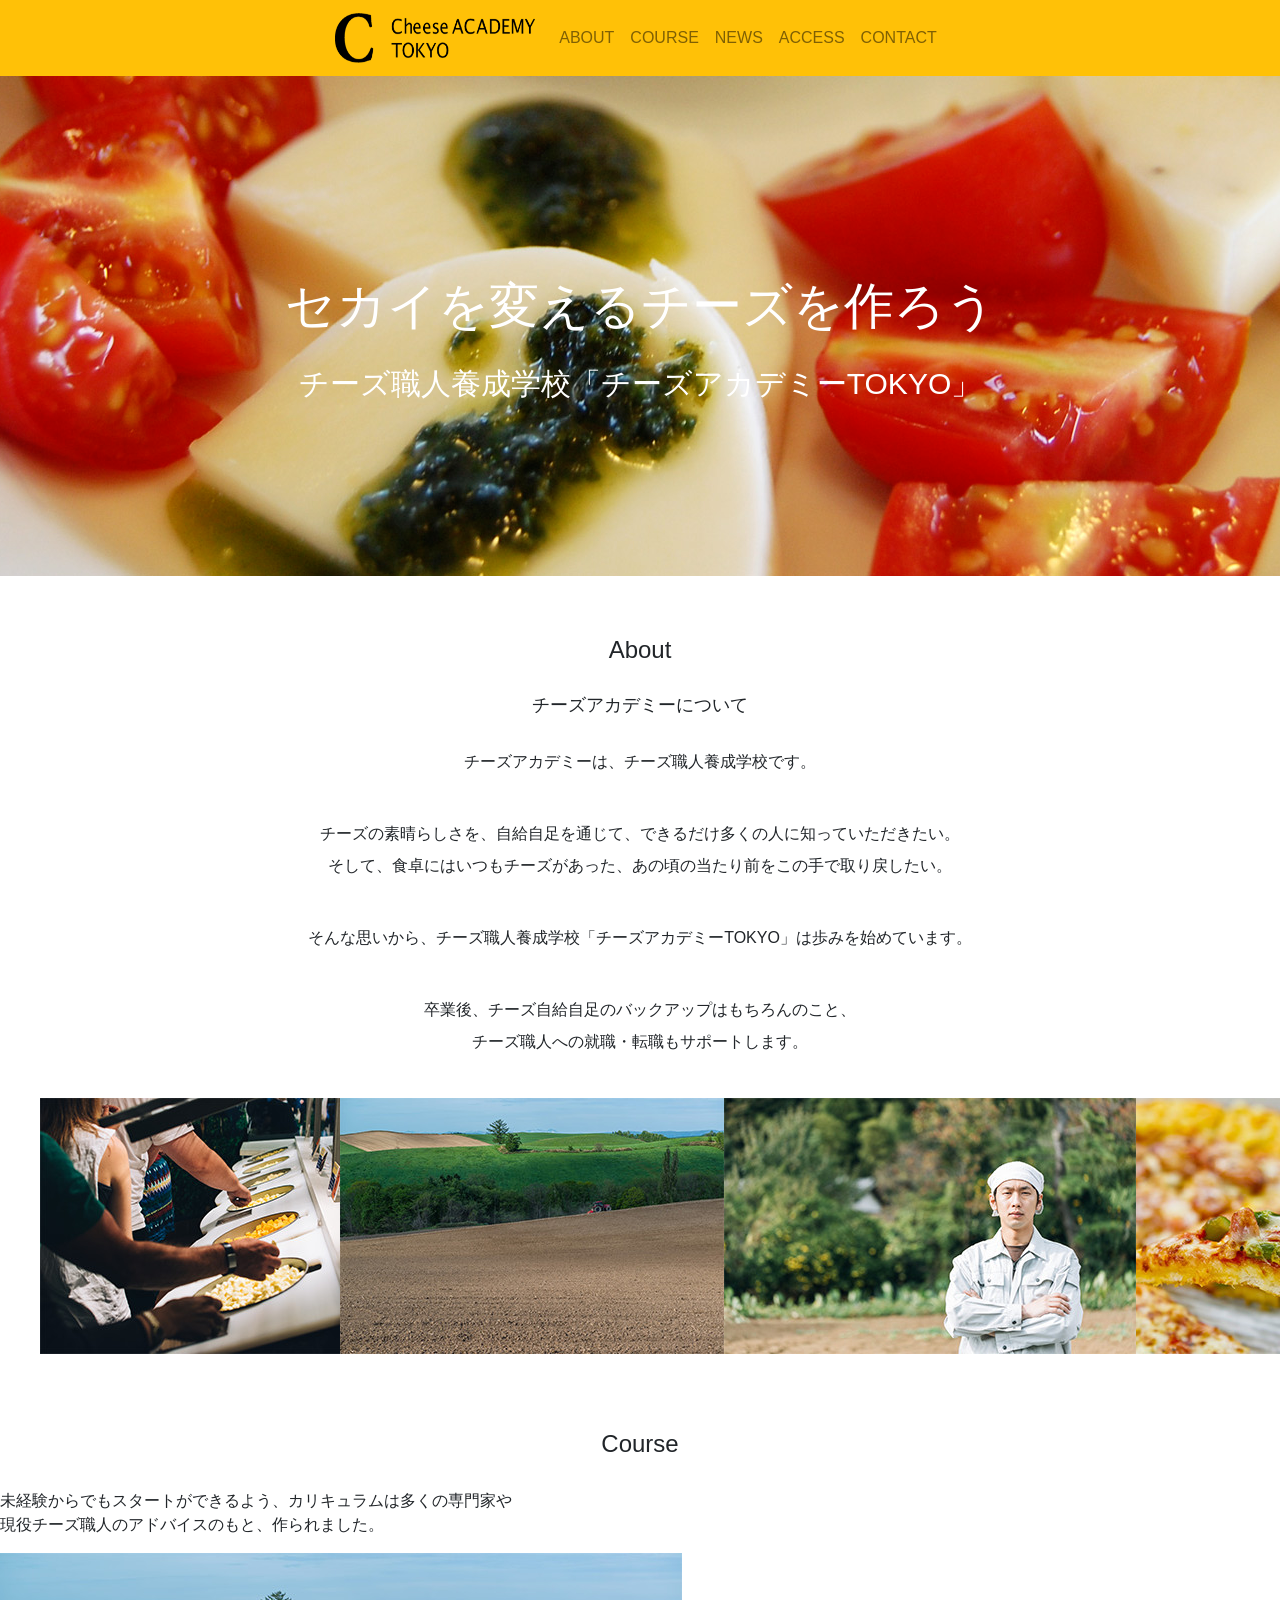
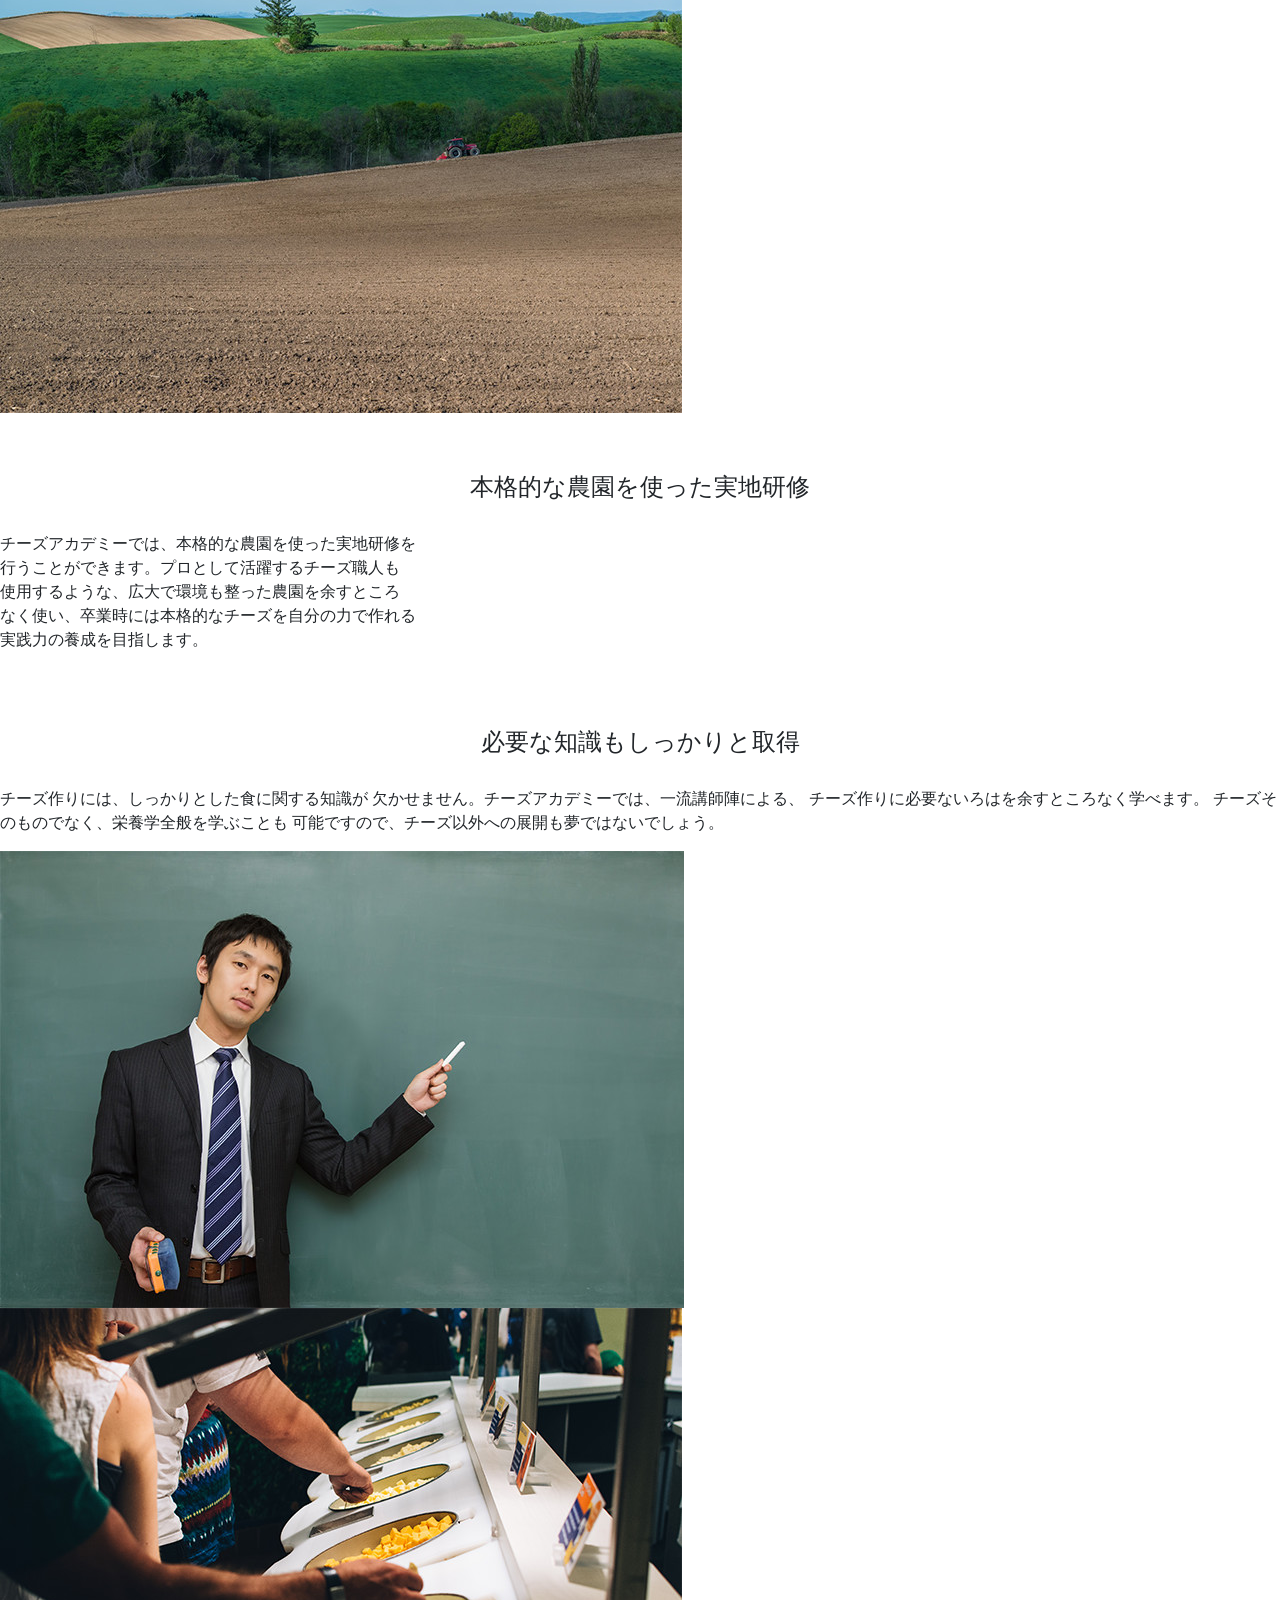
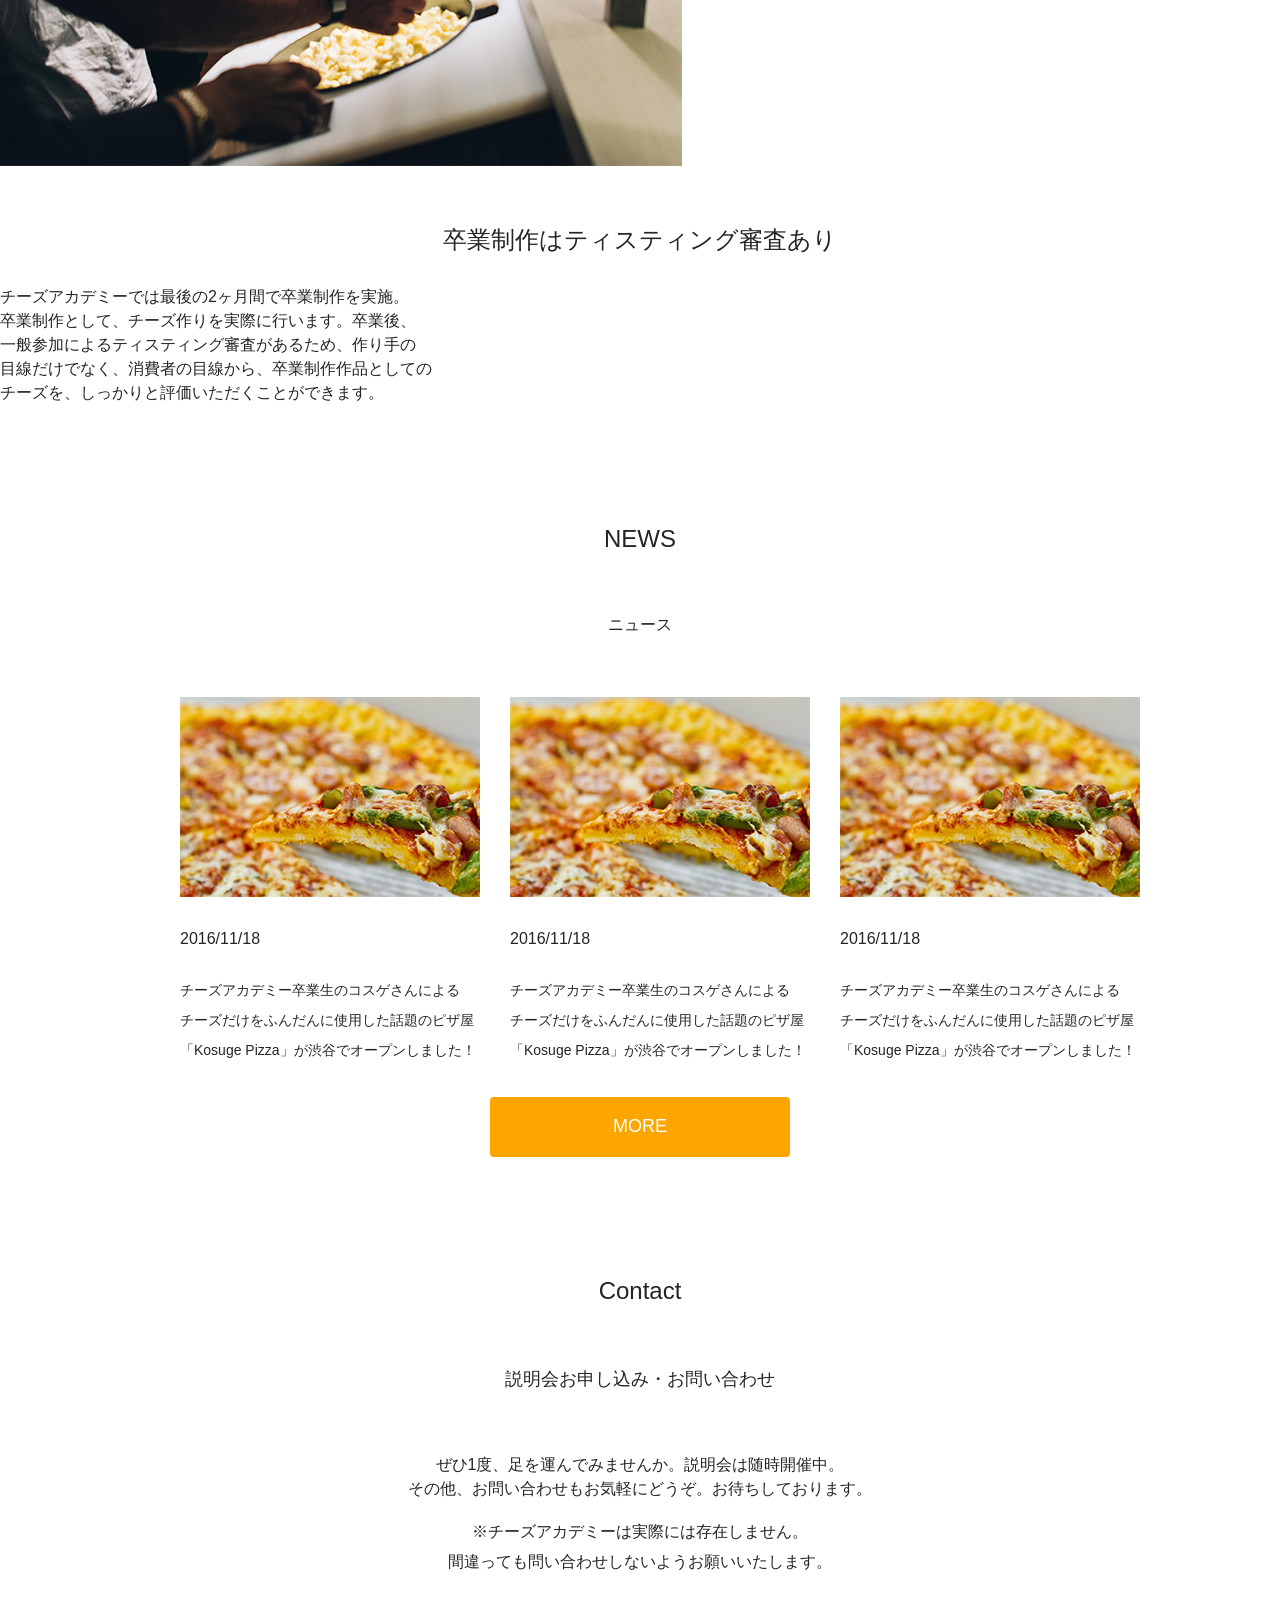
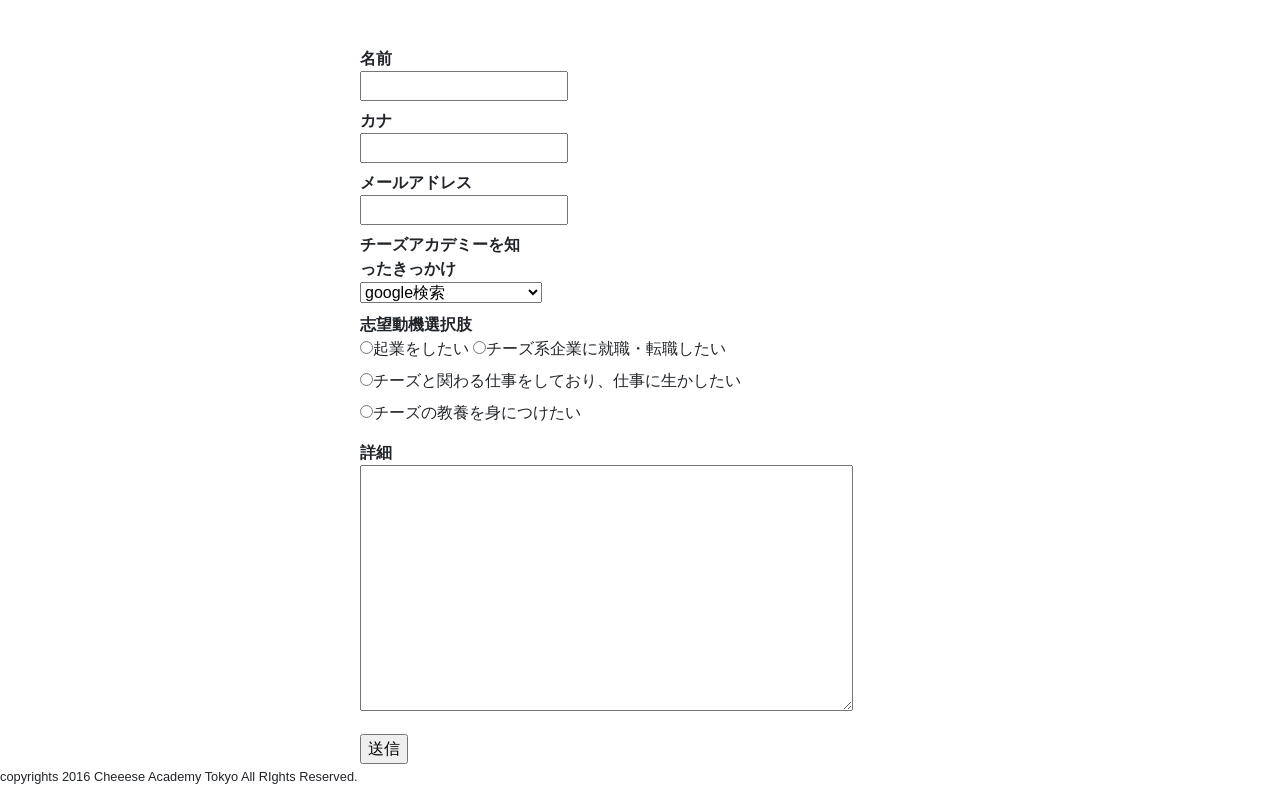
==== index.html @ 37fee1d4 "making design of CONTACT form" ====
<!DOCTYPE html>
<html lang="ja">
<head>
    <meta charset="UTF-8">
    <meta name="viewport" content="width=device-width, initial-scale=1.0">
    <meta http-equiv="X-UA-Compatible" content="ie=edge">
    <title>Welcome to Cheese ACADEMY TOKYO</title>
    <meta name="desctiption" content="チーズの教養を身につけ世に広げる学問の都">
    <!-- cssファイルの読み込み -->
    <!-- <link rel="stylesheet" href="css/reset.css"> -->
    <!-- Bootstrap4の適用 -->
    <link rel="stylesheet" href="https://stackpath.bootstrapcdn.com/bootstrap/4.2.1/css/bootstrap.min.css" integrity="sha384-GJzZqFGwb1QTTN6wy59ffF1BuGJpLSa9DkKMp0DgiMDm4iYMj70gZWKYbI706tWS" crossorigin="anonymous">
    <link rel="stylesheet" href="css/style.css">
    
</head>
<body>
    <!-- ヘッダー -->
    <header class="wrapper">
        <!-- ナビゲーションバー -->
        <nav class="navbar navbar-expand-lg bg-warning navbar-light justify-content-center">
            <!-- ロゴ -->
            <a class="navbar-brand" href="#">
                <img class="end" src="kadaiImage/header_logo.png" alt="logo" style="width:200px; height: 50px;">
            </a>
            
            <!-- リンク -->
            <ul class="navbar-nav">
                <li class="nav-item">
                <a class="nav-link" href="#about">ABOUT</a>
                </li>
                <li class="nav-item">
                <a class="nav-link" href="#course">COURSE</a>
                </li>
                <li class="nav-item">
                <a class="nav-link" href="#news">NEWS</a>
                </li>
                <li class="nav-item">
                <a class="nav-link" href="#access">ACCESS</a>
                </li>
                <li class="nav-item">
                <a class="nav-link" href="#contact">CONTACT</a>
                </li>
            </ul>
        </nav>
        <!-- メインテーマ -->
        <div class="main-visual text-center">
            <h1 class="main-text text-center">セカイを変えるチーズを作ろう</h1>
        </div>
    </header>
    <!-- コンテンツ概要 -->
    <section id="about" class="wrapper">
        <div class="about">
            <h2>About</h2>
            <h3 class="j-title">チーズアカデミーについて</h3>
            <p class="text-center">チーズアカデミーは、チーズ職人養成学校です。</p>
            <p class="text-center">チーズの素晴らしさを、自給自足を通じて、できるだけ多くの人に知っていただきたい。<br>
            そして、食卓にはいつもチーズがあった、あの頃の当たり前をこの手で取り戻したい。</p>
            <p class="text-center">そんな思いから、チーズ職人養成学校「チーズアカデミーTOKYO」は歩みを始めています。</p>
            <p class="text-center">卒業後、チーズ自給自足のバックアップはもちろんのこと、<br>
                    チーズ職人への就職・転職もサポートします。</p>

        </div>
        <div class="gallery wrapper">
            <ul>
                <li><img src="kadaiImage/about_01.jpg" alt="Logo"></li>
                <li><img src="kadaiImage/about_02.jpg" alt=""></li>
                <li><img src="kadaiImage/about_03.jpg" alt=""></li>
                <li><img src="kadaiImage/about_04.jpg" alt=""></li>
            </ul>
        </div>
    </section>
    <main>
        <section id="course" class="wrapper">
            <h2>Course</h2>
            <p>未経験からでもスタートができるよう、カリキュラムは多くの専門家や<br>
                現役チーズ職人のアドバイスのもと、作られました。</p>
            <div>
                <img src="kadaiImage/course_01.jpg" alt="firm">
                <h2>本格的な農園を使った実地研修</h2>
                <p>チーズアカデミーでは、本格的な農園を使った実地研修を<br>
                    行うことができます。プロとして活躍するチーズ職人も<br>
                    使用するような、広大で環境も整った農園を余すところ<br>
                    なく使い、卒業時には本格的なチーズを自分の力で作れる<br>
                    実践力の養成を目指します。</p>
            </div>
            <div>
                <h2>必要な知識もしっかりと取得</h2>
                <p>チーズ作りには、しっかりとした食に関する知識が
                    欠かせません。チーズアカデミーでは、一流講師陣による、
                    チーズ作りに必要ないろはを余すところなく学べます。
                    チーズそのものでなく、栄養学全般を学ぶことも
                    可能ですので、チーズ以外への展開も夢ではないでしょう。</p>
                <img src="kadaiImage/course_02.jpg" alt="teacher">
            </div>
            <div>
                <img src="kadaiImage/course_03.jpg" alt="buffe">
                <h2>卒業制作はティスティング審査あり</h2>
                <p>チーズアカデミーでは最後の2ヶ月間で卒業制作を実施。<br>
                    卒業制作として、チーズ作りを実際に行います。卒業後、<br>
                    一般参加によるティスティング審査があるため、作り手の<br>
                    目線だけでなく、消費者の目線から、卒業制作作品としての<br>
                    チーズを、しっかりと評価いただくことができます。</p>
            </div>
        </section>
    </main>
    <section id="NEWS">
        <div class="wrapper">
            <h2 class="news_title text-center">NEWS</h2>
            <p class="text-center">ニュース</p>
            <ul class="news_arrange">
                <li>
                    <div>
                        <img src="kadaiImage/news_img.jpg" alt="pizza">
                    </div>
                    <p class="news_date">2016/11/18</p>
                    <p class="news_description">チーズアカデミー卒業生のコスゲさんによる<br>
                        チーズだけをふんだんに使用した話題のピザ屋<br>
                        「Kosuge Pizza」が渋谷でオープンしました！</p>
                </li>
                <li class="arrange">
                    <div class="news_eyecatch">
                        <img src="kadaiImage/news_img.jpg" alt="pizza">
                    </div>
                    <p class="news_date">2016/11/18</p>
                    <p class="news_description">チーズアカデミー卒業生のコスゲさんによる<br>
                        チーズだけをふんだんに使用した話題のピザ屋<br>
                        「Kosuge Pizza」が渋谷でオープンしました！</p>
                </li>
                <li>
                    <div>
                        <img src="kadaiImage/news_img.jpg" alt="pizza">
                    </div>
                    <p class="news_date">2016/11/18</p>
                    <p class="news_description">チーズアカデミー卒業生のコスゲさんによる<br>
                        チーズだけをふんだんに使用した話題のピザ屋<br>
                        「Kosuge Pizza」が渋谷でオープンしました！</p>
                </li>
            </ul>
                <a href="#" target="_blank" class="btn">MORE</a>
        </div>
    </section>
    <!-- お問合せフォーム -->
    <section id=contact>
        <div class="form_wrapper">
            <h2 class="contact_title text-center">Contact</h2>
            <p class="j-title text-center contact_j_arrange">説明会お申し込み・お問い合わせ</p>
            <p class="text-center">ぜひ1度、足を運んでみませんか。説明会は随時開催中。<br>
                その他、お問い合わせもお気軽にどうぞ。お待ちしております。</p>
            
            <p class="text-center contact_arrange contact_j_desctiption">※チーズアカデミーは実際には存在しません。<br>
            間違っても問い合わせしないようお願いいたします。</p>
            <!-- actionは送信先ファイルを指定。POSTはセキュリティ対策 -->
            <form action="#" method="POST"> 
                <dl class="form-inner">
                    <dt class="form_title">名前</dt>
                    <dd class="form_item"><input type="text" name="name"></dd>
                    <dt class="form_title">カナ</dt>
                    <dd class="form_item"><input type="text" name="email"></dd>
                    <dt class="form_title">メールアドレス</dt>
                    <dd class="form_item"><input type="email" name="" id=""></dd>
                    <dt class="form_title">チーズアカデミーを知ったきっかけ</dt>
                    <dd class="form_item">
                        <select name="opportunity" id="">
                            <option value="google検索">google検索</option>
                            <option value="SNS">SNS</option>
                            <option value="紹介">紹介</option>
                            <option value="たまたま通りかかった">たまたま通りかかった</option>
                            <option value="その他">その他</option>
                            </dd>
                        </select>
                    <dt class="form_title">志望動機選択肢</dt>
                    <dd class="form_item">
                        <!-- valueで送信する値の指定。labelで文字をクリックしてもOKにする -->
                        <label for="entrepreneur"><input type="radio" name="kind" id="entrepreneur" value="起業をしたい">起業をしたい</label>
                        <label for="job"><input type="radio" name="kind" id="job" value="チーズ系企業に就職・転職したい">チーズ系企業に就職・転職したい</label>
                        <label for="work"><input type="radio" name="kind" id="work" value="チーズと関わる仕事をしており、仕事に生かしたい">チーズと関わる仕事をしており、仕事に生かしたい</label>
                        <label for="other"><input type="radio" name="kind" id="other" value="チーズの教養を身につけたい">チーズの教養を身につけたい</label>
                    </dd>
                    <dt class="form_title">詳細</dt>
                    <dd class="form_item"><textarea name="detail" id="" cols="50" rows="10"></textarea></dd>
                </dl>
                <input type="submit" value="送信">
            </form>
        </div>   
    </section>
    <footer>
        <small>copyrights 2016 Cheeese Academy Tokyo All RIghts Reserved.</small>
    </footer>

<!-- Bootstrap4の適用 -->
<script src="https://code.jquery.com/jquery-3.3.1.slim.min.js" integrity="sha384-q8i/X+965DzO0rT7abK41JStQIAqVgRVzpbzo5smXKp4YfRvH+8abtTE1Pi6jizo" crossorigin="anonymous"></script>
<script src="https://cdnjs.cloudflare.com/ajax/libs/popper.js/1.14.6/umd/popper.min.js" integrity="sha384-wHAiFfRlMFy6i5SRaxvfOCifBUQy1xHdJ/yoi7FRNXMRBu5WHdZYu1hA6ZOblgut" crossorigin="anonymous"></script>
<script src="https://stackpath.bootstrapcdn.com/bootstrap/4.2.1/js/bootstrap.min.js" integrity="sha384-B0UglyR+jN6CkvvICOB2joaf5I4l3gm9GU6Hc1og6Ls7i6U/mkkaduKaBhlAXv9k" crossorigin="anonymous"></script>
</body>
</html>
---- css/style.css ----
/**************
    COMMON CONFIG
***************/
.wrapper{
    max-width: 1366px;
    margin: auto;
}
.text-center{
    text-align: center;
}

/**************
    HEADER
***************/

/*******NAV*******/

nav{
    padding: 0px;
    margin: 0px;
}

nav ul{
    list-style: none;
}
.main-nav a {
    margin: 10px;
    border-radius: 5px;
    background: rgb(4, 178, 247);
    color: #fff;
    display: block;
    padding: 15px;
    text-decoration: none;
    font-size: 21px;
}
.main-nav .logo {
    background: white;
    margin-top: 0%;
    padding-top: 0%;
}

.main-nav{
    display: -webkit-flex;
    display: flex;
}

.main-nav li:first-child {
    margin-right: auto;
}



/*******MAIN IMAGE*******/

.main-visual{
    background-image: url(../kadaiImage/mainbg.png);
    width: 100%;
    height: 500px;
    background-repeat: no-repeat;
    margin: auto;
}

.main-text{
    display: block;
    padding-top: 200px; 
    font-size: 50px;
    color: white;   
}

h1::after{
    content:"チーズ職人養成学校「チーズアカデミーTOKYO」";
    display: block;
    font-size: 30px;
    padding-top: 30px;
}

/**************
    BODY
***************/

body{
    margin: auto;
}

h2{
    font-size: 24px;
    text-align: center;
    padding-top: 60px;
    padding-bottom: 30px;
    margin: 0px;
}

/* 日本語タイトル */
.j-title{
    font-size: 18px;
    text-align: center;
    margin-top: 0px;
    margin-bottom: 30px;
}
/*  ABOUT   */
.about p{
    margin-top:30px ;
    margin-bottom: 40px;
    line-height: 2;
    font-size: 16px;
}

.gallery ul{
    display: flex;
    justify-content: space-around;
    list-style: none;
}

/*  COURSE  */

/*  NEWS    */
.news_title{
    font-size: 24px;
    margin-top: 60px;
    margin-bottom: 30px;
}

.news_arrange{
    display: flex;
    justify-content: center;
    list-style: none;
    margin-top: 60px;
}

.news_eyecatch{
    width: 300px;
}

.news_date{
    font-size: 16px;
    text-align: left;
    margin-top: 30px;
    margin-bottom: 24px;
}
.news_description{
    font-size: 14px;
    line-height: 30px;
    text-align: left;
}

.arrange{
    margin: 0 30px;
}
.btn{
    display:block;
    width: 300px;
    height: 60px;
    background-color: orange;
    color:#fff;
    font-size: 18px;
    text-align: center;
    padding-top: 15px;
    margin-top: 60px;
    margin-bottom: 60px;
    margin: auto;
}


/*  CONTACT  */

.contact_j_arrange{
    margin-top: 30px;
    margin-bottom: 60px;
}

.contact_j_desctiption{
    margin-bottom: 70px;
}

.contact_arrange{
    line-height: 30px;
}

.form_wrapper{
    width: 560px;
    margin: auto;
    margin-top: 60px;
    margin-bottom: 0px;
}
.form_inner{
    display: flex;
    flex-wrap: wrap;
}

.form_title{
    width: 172px;
}

.form_item{
    width: 388px;
}
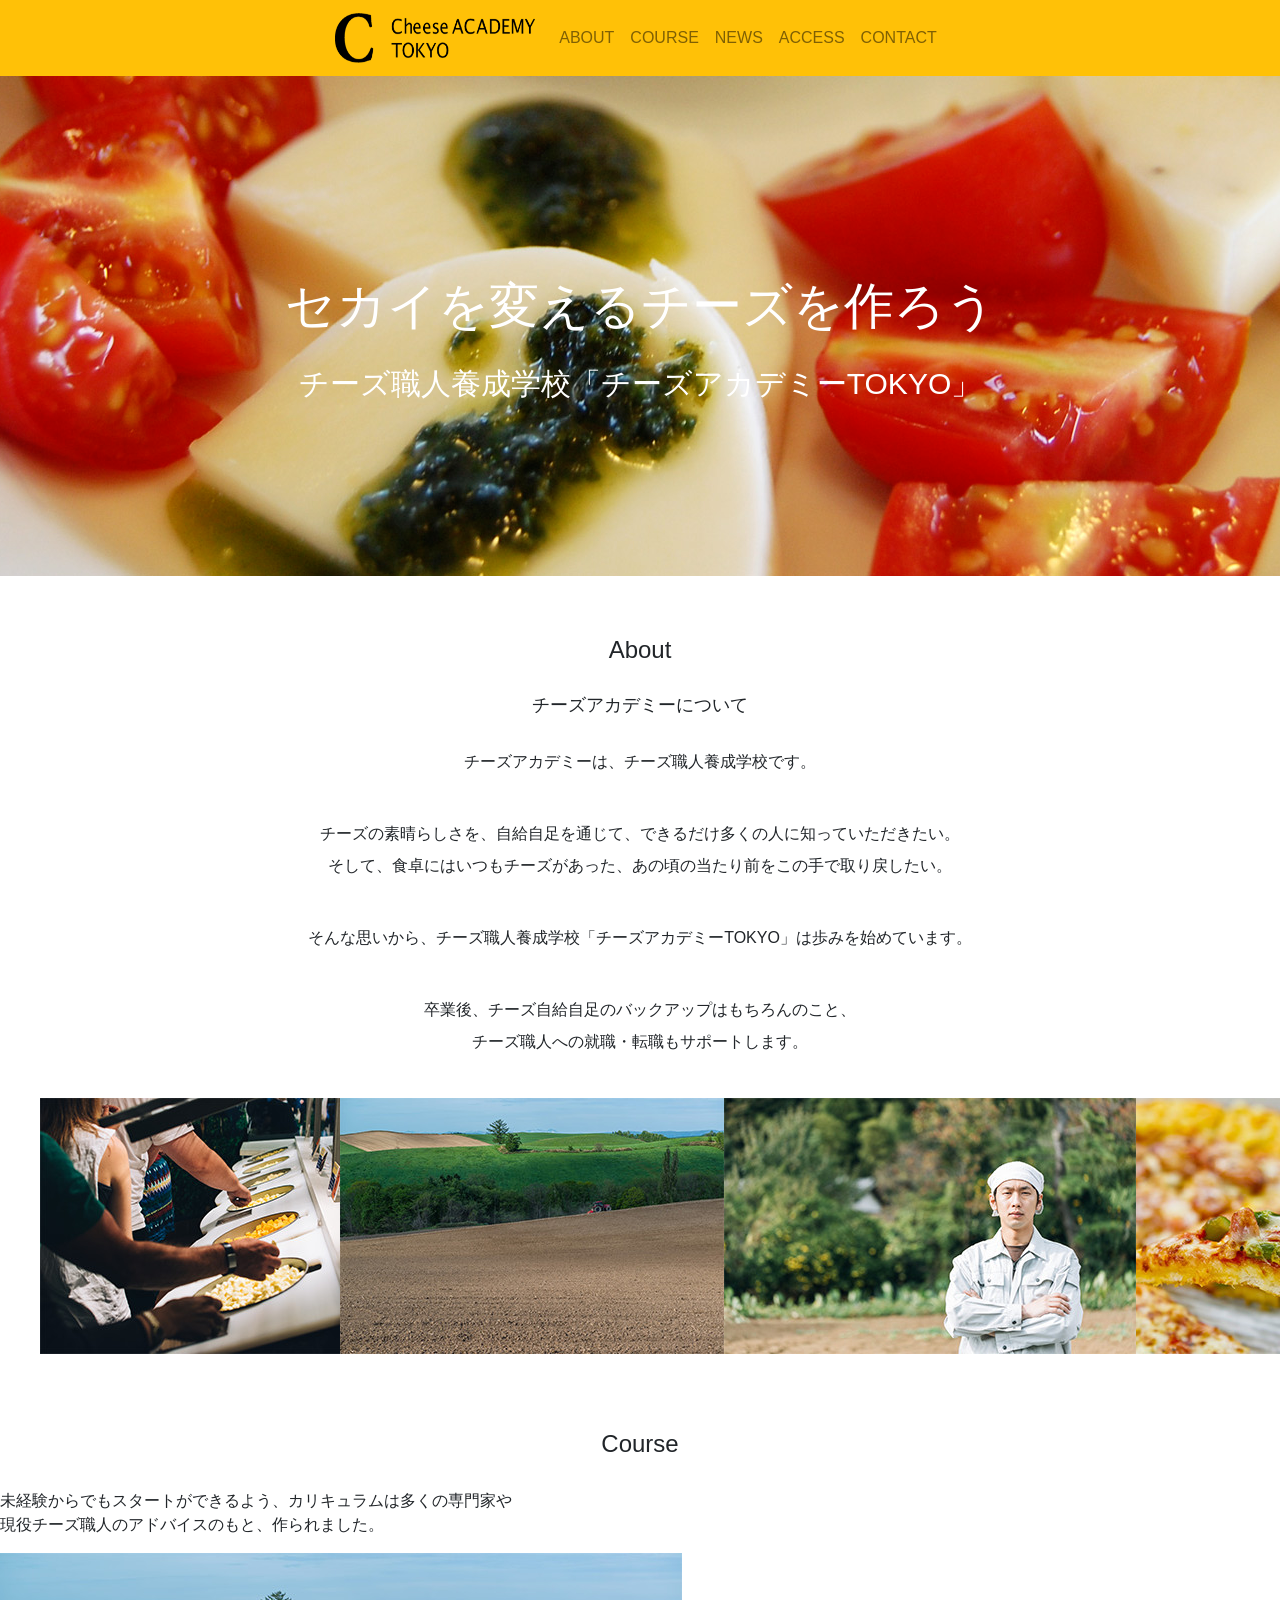
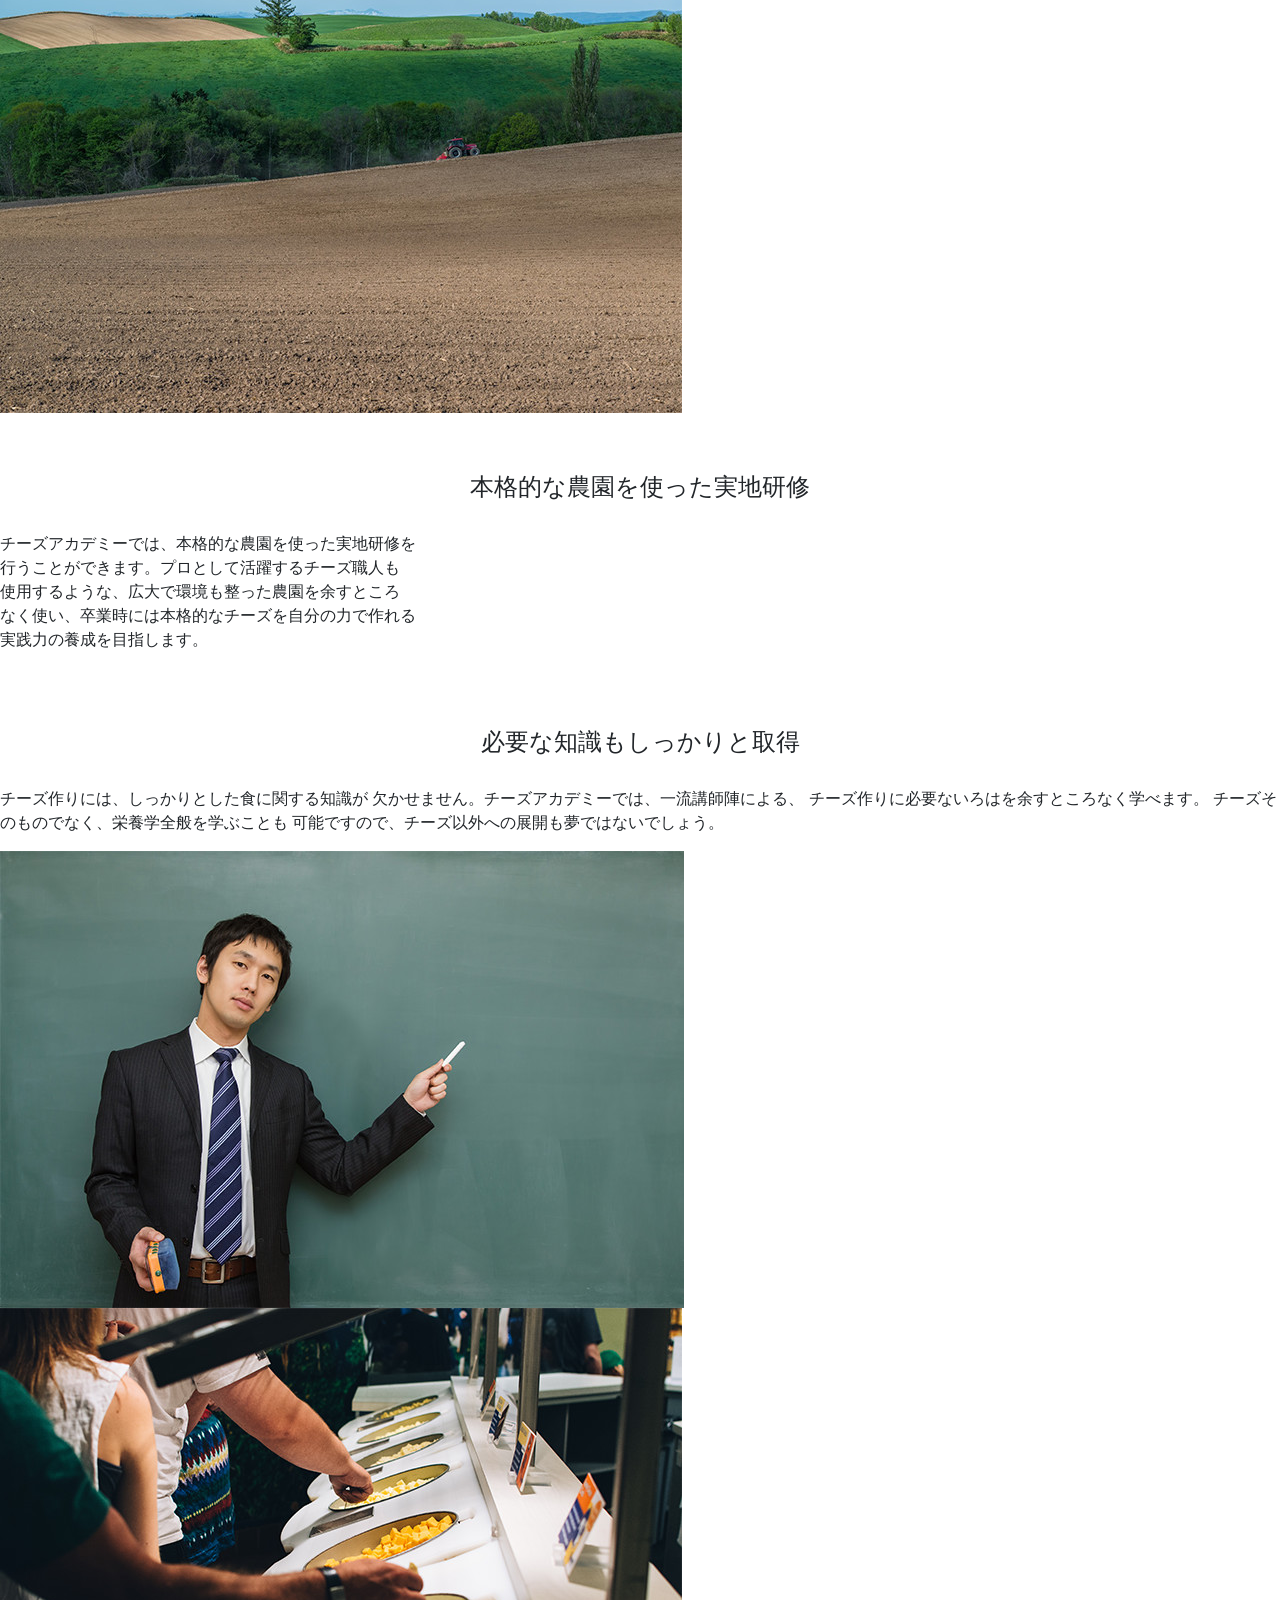
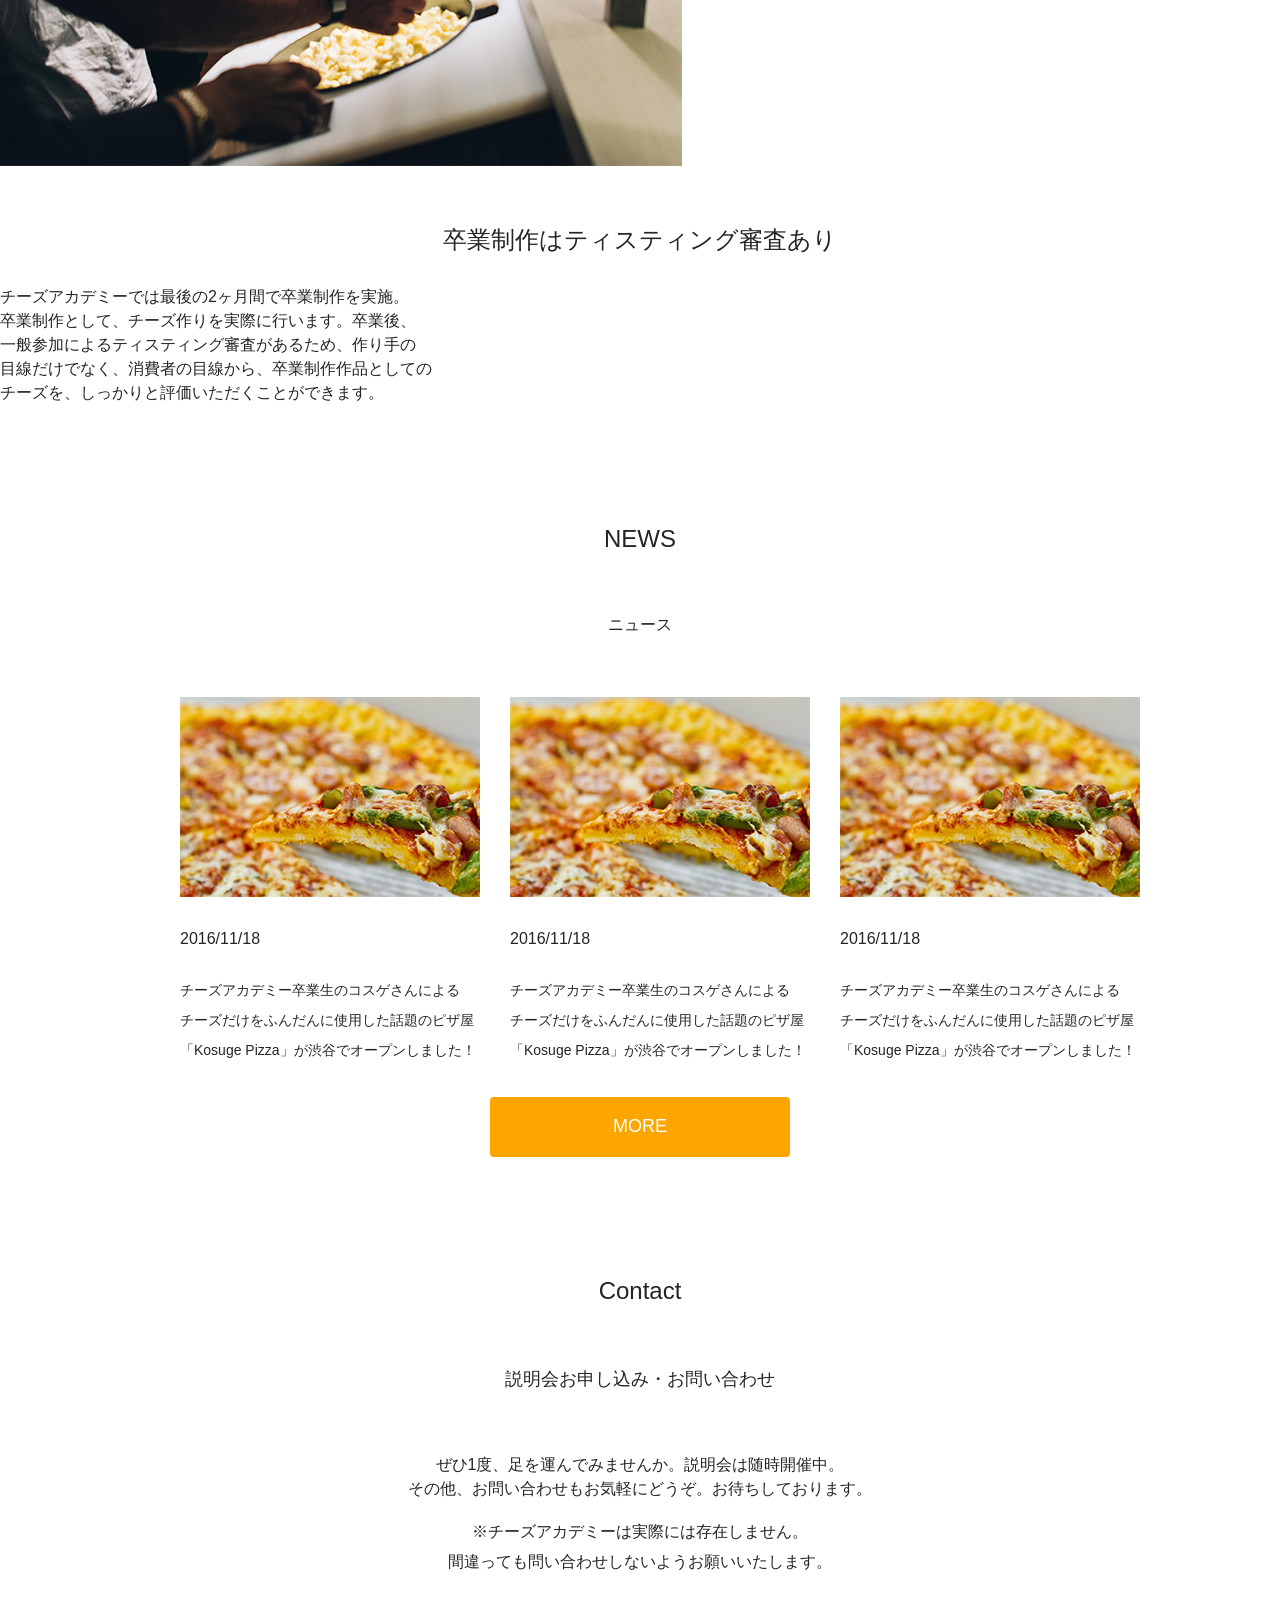
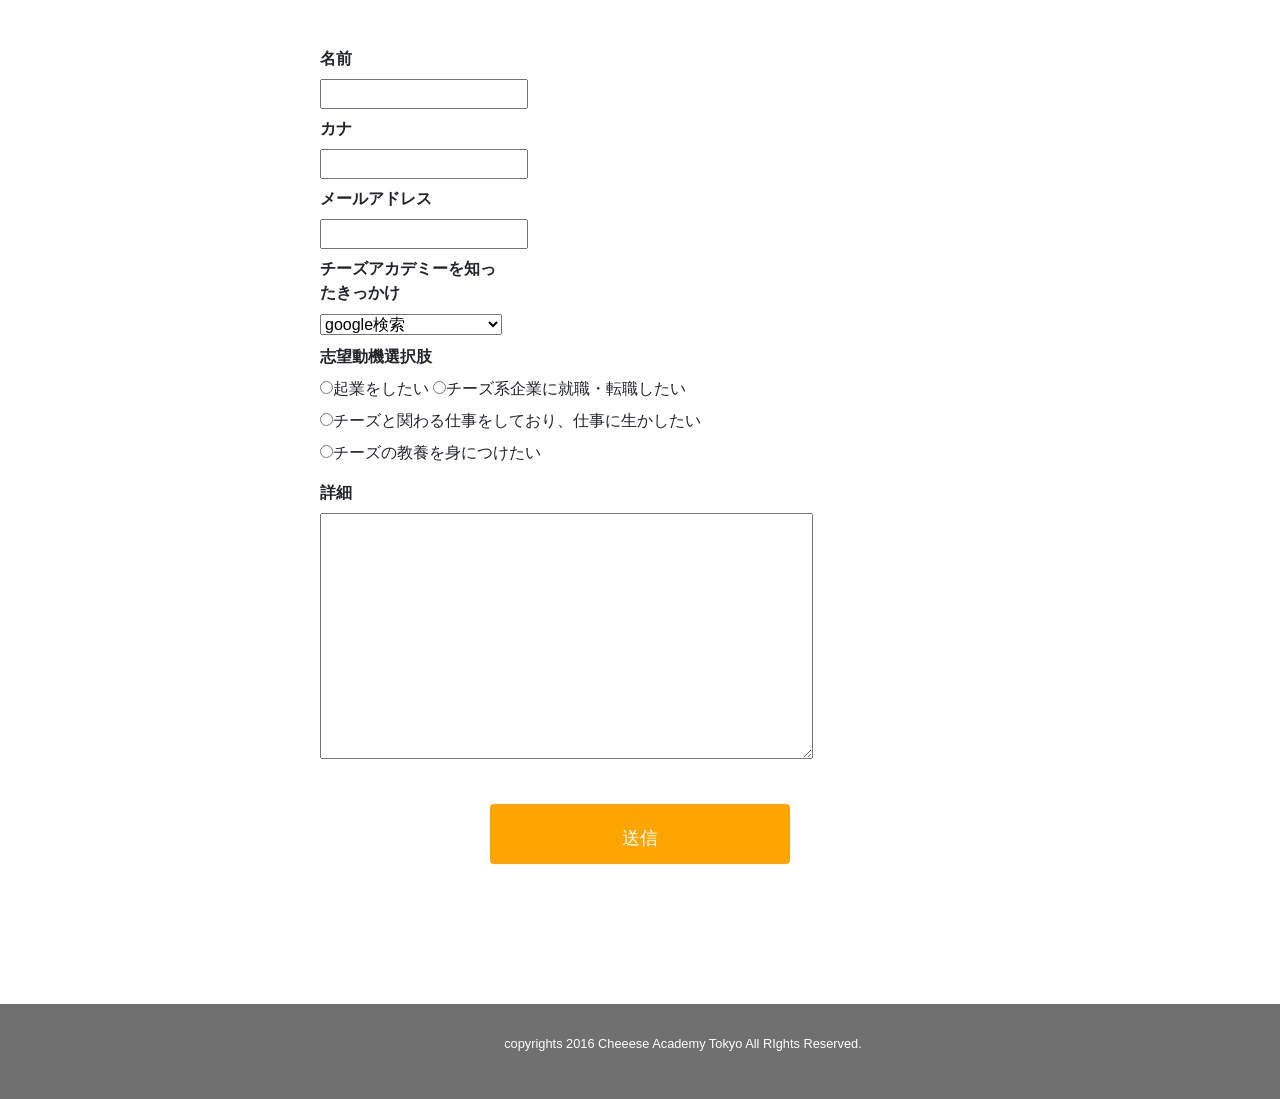
==== commit 54cc2f92: "making design of footer" ====
--- a/index.html
+++ b/index.html
@@ -151,7 +151,7 @@
             間違っても問い合わせしないようお願いいたします。</p>
             <!-- actionは送信先ファイルを指定。POSTはセキュリティ対策 -->
             <form action="#" method="POST"> 
-                <dl class="form-inner">
+                <dl class="form_inner">
                     <dt class="form_title">名前</dt>
                     <dd class="form_item"><input type="text" name="name"></dd>
                     <dt class="form_title">カナ</dt>
@@ -179,12 +179,14 @@
                     <dt class="form_title">詳細</dt>
                     <dd class="form_item"><textarea name="detail" id="" cols="50" rows="10"></textarea></dd>
                 </dl>
-                <input type="submit" value="送信">
+                <input class="btn submit_arrange" type="submit" value="送信">
             </form>
         </div>   
     </section>
     <footer>
-        <small>copyrights 2016 Cheeese Academy Tokyo All RIghts Reserved.</small>
+        <div class="footer_wrapper">
+            <small><p class="text-center">copyrights 2016 Cheeese Academy Tokyo All RIghts Reserved.</p> </small>
+        </div>
     </footer>
 
 <!-- Bootstrap4の適用 -->
--- a/css/style.css
+++ b/css/style.css
@@ -177,7 +177,7 @@
 }
 
 .form_wrapper{
-    width: 560px;
+    width: 640px;
     margin: auto;
     margin-top: 60px;
     margin-bottom: 0px;
@@ -188,9 +188,30 @@
 }
 
 .form_title{
-    width: 172px;
+    width: 186px;
+    margin: 0 64px 0 0;
+    font-weight: bold;
+    text-align: left;
 }
 
 .form_item{
-    width: 388px;
-}+    width: 400px;
+    margin: 8px 0;
+}
+
+.submit_arrange{
+    margin-top: 30px;
+    margin-bottom: 140px;
+}
+
+/**************
+    FOOTER
+***************/
+.footer_wrapper{
+    width: 1366px;
+    background-color: #707070;
+    margin: auto;
+    padding-top: 30px;
+    padding-bottom: 30px; 
+    color: #fff;
+}
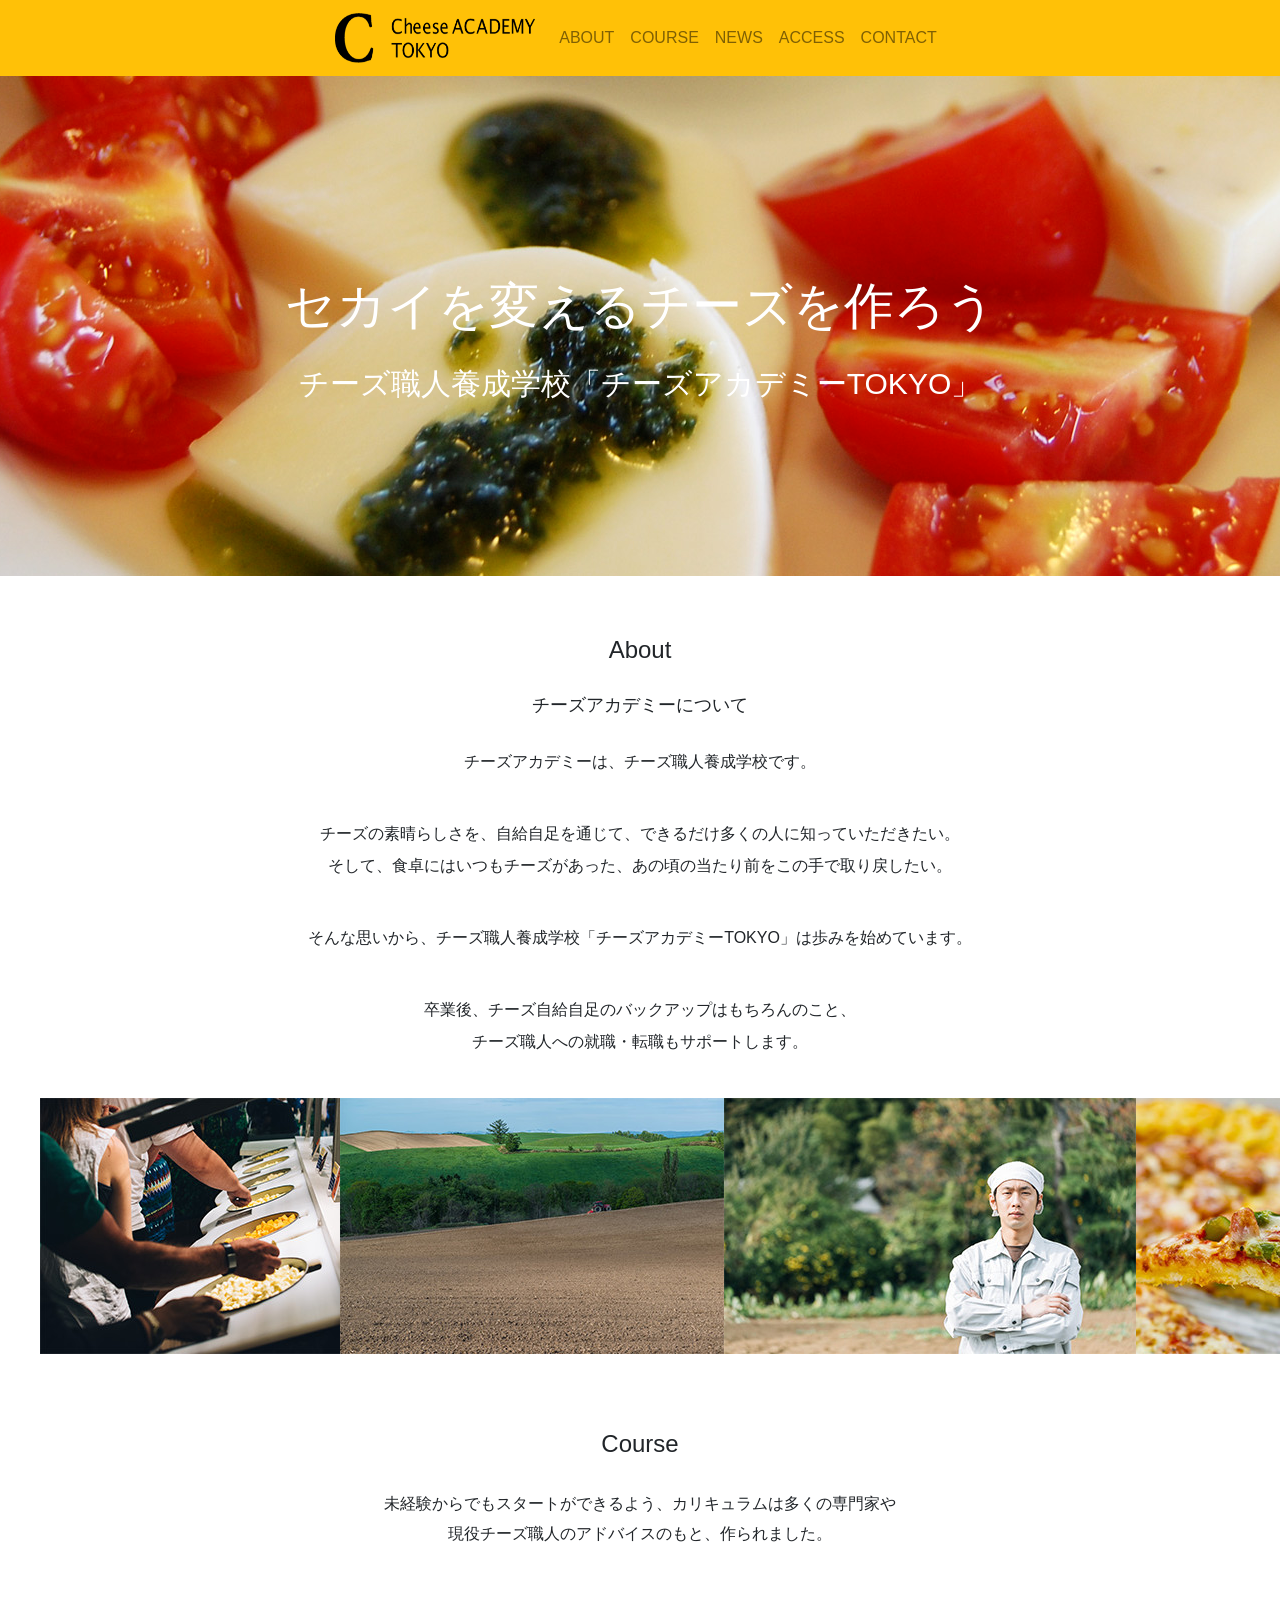
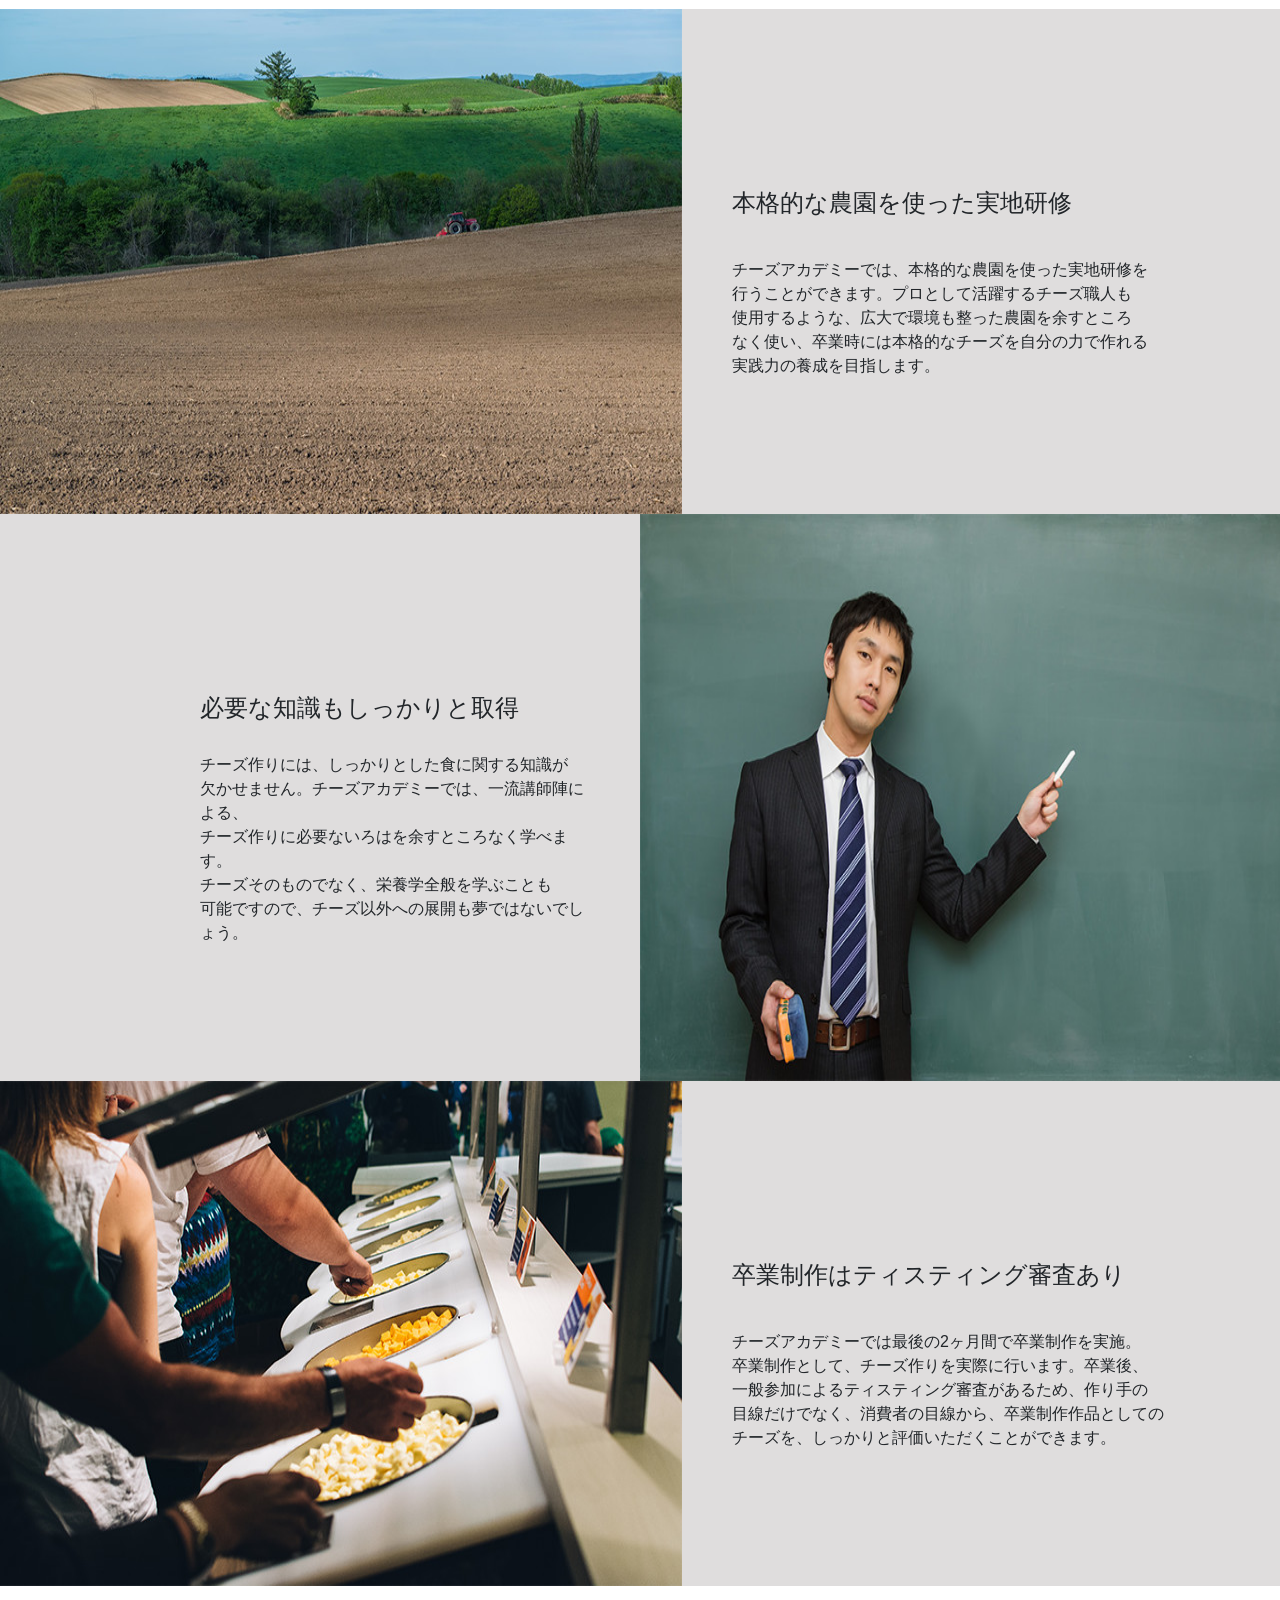
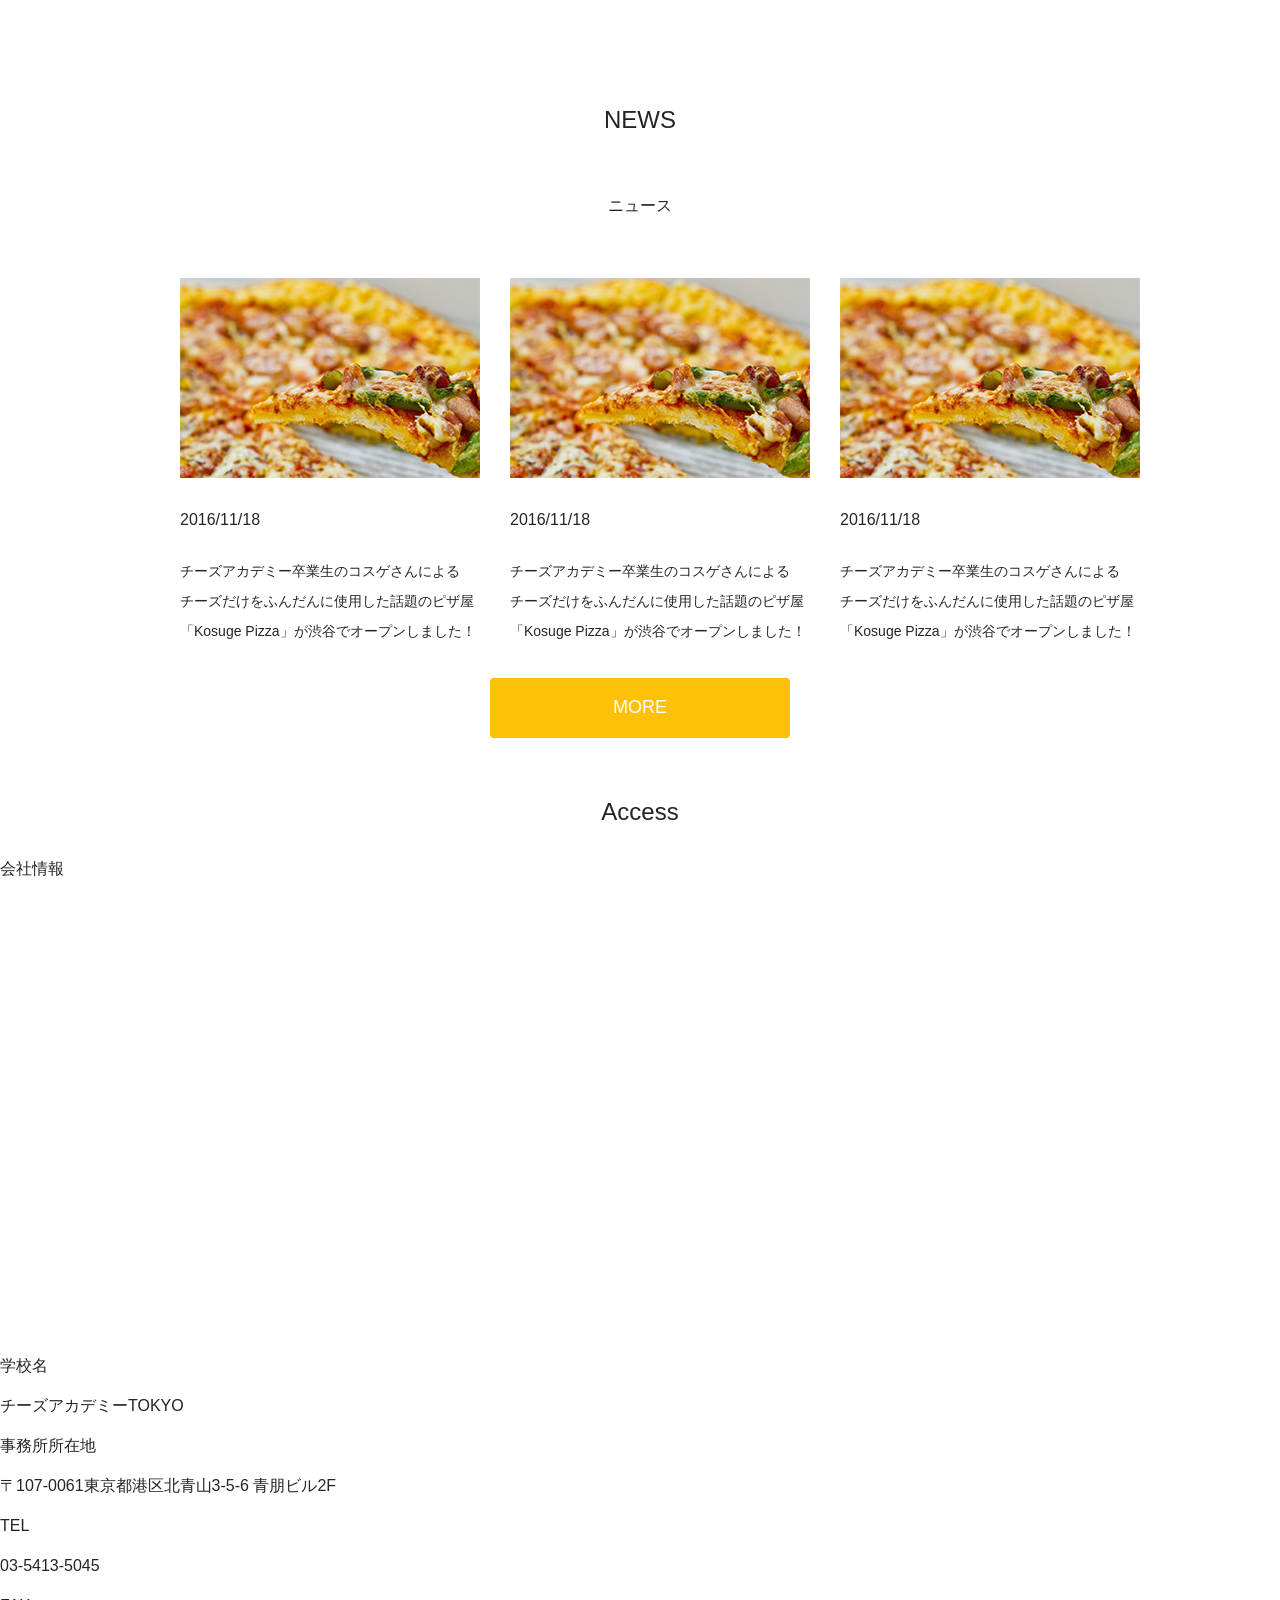
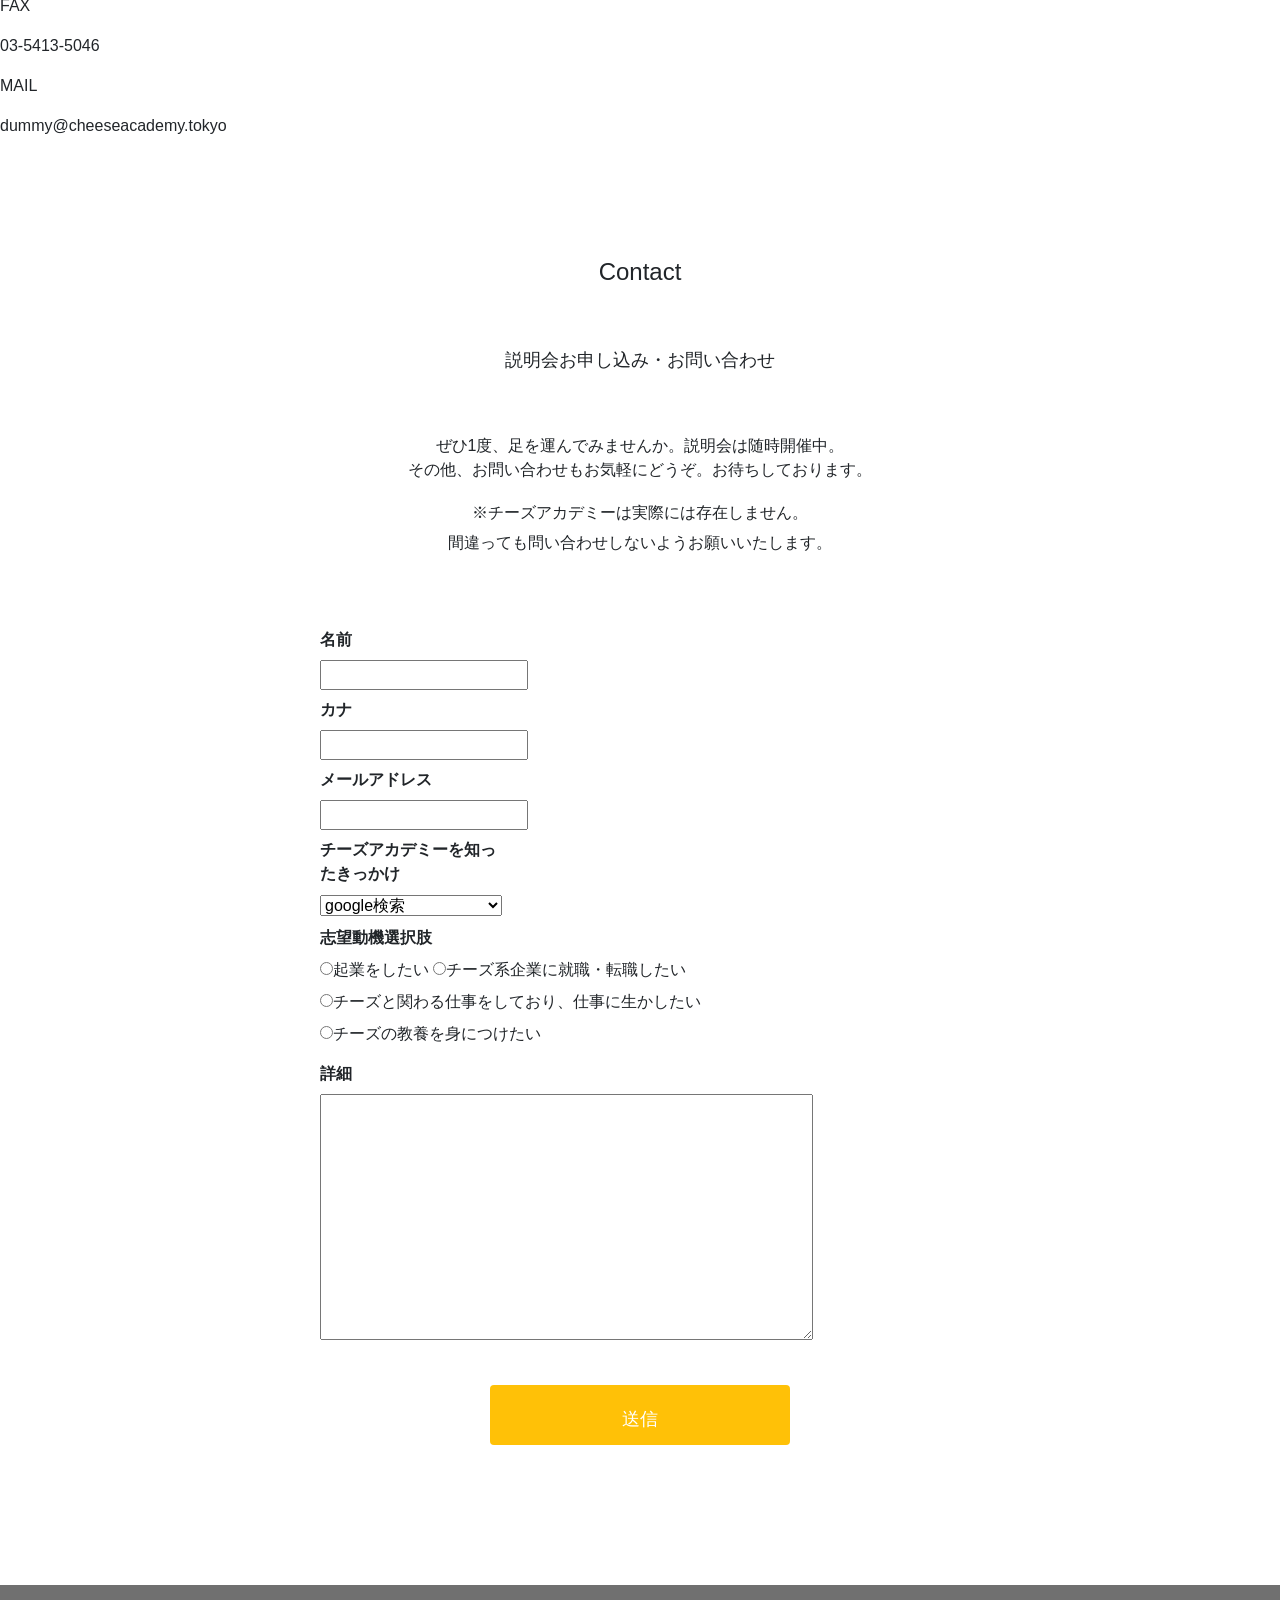
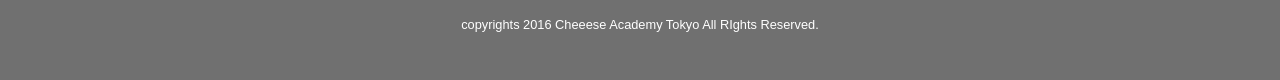
==== commit 2e041f4c: "making main contents and ACCESS" ====
--- a/index.html
+++ b/index.html
@@ -70,36 +70,42 @@
         </div>
     </section>
     <main>
-        <section id="course" class="wrapper">
+        <section id="course" class="course wrapper">
             <h2>Course</h2>
-            <p>未経験からでもスタートができるよう、カリキュラムは多くの専門家や<br>
+            <p class="text-center course_arrange">未経験からでもスタートができるよう、カリキュラムは多くの専門家や<br>
                 現役チーズ職人のアドバイスのもと、作られました。</p>
-            <div>
+            <div class="course_main_visual">
                 <img src="kadaiImage/course_01.jpg" alt="firm">
-                <h2>本格的な農園を使った実地研修</h2>
-                <p>チーズアカデミーでは、本格的な農園を使った実地研修を<br>
-                    行うことができます。プロとして活躍するチーズ職人も<br>
-                    使用するような、広大で環境も整った農園を余すところ<br>
-                    なく使い、卒業時には本格的なチーズを自分の力で作れる<br>
-                    実践力の養成を目指します。</p>
+                <ul class="course_main_description">
+                    <h2 class="course_title_right">本格的な農園を使った実地研修</h2>
+                    <p>チーズアカデミーでは、本格的な農園を使った実地研修を<br>
+                        行うことができます。プロとして活躍するチーズ職人も<br>
+                        使用するような、広大で環境も整った農園を余すところ<br>
+                        なく使い、卒業時には本格的なチーズを自分の力で作れる<br>
+                        実践力の養成を目指します。</p>
+                </ul>
             </div>
-            <div>
-                <h2>必要な知識もしっかりと取得</h2>
-                <p>チーズ作りには、しっかりとした食に関する知識が
-                    欠かせません。チーズアカデミーでは、一流講師陣による、
-                    チーズ作りに必要ないろはを余すところなく学べます。
-                    チーズそのものでなく、栄養学全般を学ぶことも
-                    可能ですので、チーズ以外への展開も夢ではないでしょう。</p>
-                <img src="kadaiImage/course_02.jpg" alt="teacher">
+            <div class="course_main_visual">
+                <ul class="course_main_description_left">
+                    <h2 class="course_title_left">必要な知識もしっかりと取得</h2>
+                    <p>チーズ作りには、しっかりとした食に関する知識が<br>
+                        欠かせません。チーズアカデミーでは、一流講師陣による、<br>
+                        チーズ作りに必要ないろはを余すところなく学べます。<br>
+                        チーズそのものでなく、栄養学全般を学ぶことも<br>
+                        可能ですので、チーズ以外への展開も夢ではないでしょう。</p>
+                </ul>
+                    <img class="course_main_visual_left" src="kadaiImage/course_02.jpg" alt="teacher">
             </div>
-            <div>
-                <img src="kadaiImage/course_03.jpg" alt="buffe">
-                <h2>卒業制作はティスティング審査あり</h2>
-                <p>チーズアカデミーでは最後の2ヶ月間で卒業制作を実施。<br>
-                    卒業制作として、チーズ作りを実際に行います。卒業後、<br>
-                    一般参加によるティスティング審査があるため、作り手の<br>
-                    目線だけでなく、消費者の目線から、卒業制作作品としての<br>
-                    チーズを、しっかりと評価いただくことができます。</p>
+            <div class="course_main_visual">
+                    <img src="kadaiImage/course_03.jpg" alt="buffe">
+                <ul class="course_main_description">
+                    <h2 class="course_title_right">卒業制作はティスティング審査あり</h2>
+                    <p>チーズアカデミーでは最後の2ヶ月間で卒業制作を実施。<br>
+                        卒業制作として、チーズ作りを実際に行います。卒業後、<br>
+                        一般参加によるティスティング審査があるため、作り手の<br>
+                        目線だけでなく、消費者の目線から、卒業制作作品としての<br>
+                        チーズを、しっかりと評価いただくことができます。</p>
+                </ul>
             </div>
         </section>
     </main>
@@ -137,6 +143,32 @@
                 </li>
             </ul>
                 <a href="#" target="_blank" class="btn">MORE</a>
+        </div>
+    </section>
+    <!-- アクセス -->
+    <section id="ACCESS">
+        <h2>Access</h2>
+        <p>会社情報</p>
+        <iframe src="https://www.google.com/maps/embed?pb=!1m16!1m12!1m3!1d3241.4101232851067!2d139.7125179549235!3d35.66690229415201!2m3!1f0!2f0!3f0!3m2!1i1024!2i768!4f13.1!2m1!1z6KGo5Y-C6YGT!5e0!3m2!1sja!2sjp!4v1548323272171" width="600" height="450" frameborder="0" style="border:0" allowfullscreen></iframe>
+        <div>
+            <p>学校名</p>
+            <p>チーズアカデミーTOKYO</p>
+        </div>
+        <div>
+            <p>事務所所在地</p>
+            <p>〒107-0061東京都港区北青山3-5-6 青朋ビル2F</p>
+        </div>
+        <div>
+            <p>TEL</p>
+            <p>03-5413-5045</p>
+        </div>
+        <div>
+            <p>FAX</p>
+            <p>03-5413-5046</p>
+        </div>
+        <div>
+            <p>MAIL</p>
+            <p>dummy@cheeseacademy.tokyo</p>
         </div>
     </section>
     <!-- お問合せフォーム -->
--- a/css/style.css
+++ b/css/style.css
@@ -112,6 +112,47 @@
 }
 
 /*  COURSE  */
+.course_wrapper{
+    width: 100%;
+}
+
+.course_arrange{
+    margin-bottom: 60px;
+    line-height: 30px;
+}
+
+.course_main_visual{
+    display: flex;
+}
+
+.course_main_description{
+    padding-left: 50px;
+    margin: 0;
+    padding-top:120px;
+    padding-bottom:120px;
+    width: 100%;
+    background-color: rgb(223, 221, 221);
+}
+
+.course_main_description_left{
+    text-align: left;
+    margin: 0;
+    padding: 120px 50px 120px 200px;
+    width: 50%;
+    background-color: rgb(223, 221, 221);
+}
+.course_title_left{
+    text-align-last: left;
+}
+
+.course_main_visual_left{
+    width: 50%;
+}
+
+.course_title_right{
+    text-align: left;
+    padding-bottom: 40px;
+}
 
 /*  NEWS    */
 .news_title{
@@ -150,7 +191,7 @@
     display:block;
     width: 300px;
     height: 60px;
-    background-color: orange;
+    background-color: #ffc107;
     color:#fff;
     font-size: 18px;
     text-align: center;
@@ -208,7 +249,7 @@
     FOOTER
 ***************/
 .footer_wrapper{
-    width: 1366px;
+    width: 100%;
     background-color: #707070;
     margin: auto;
     padding-top: 30px;
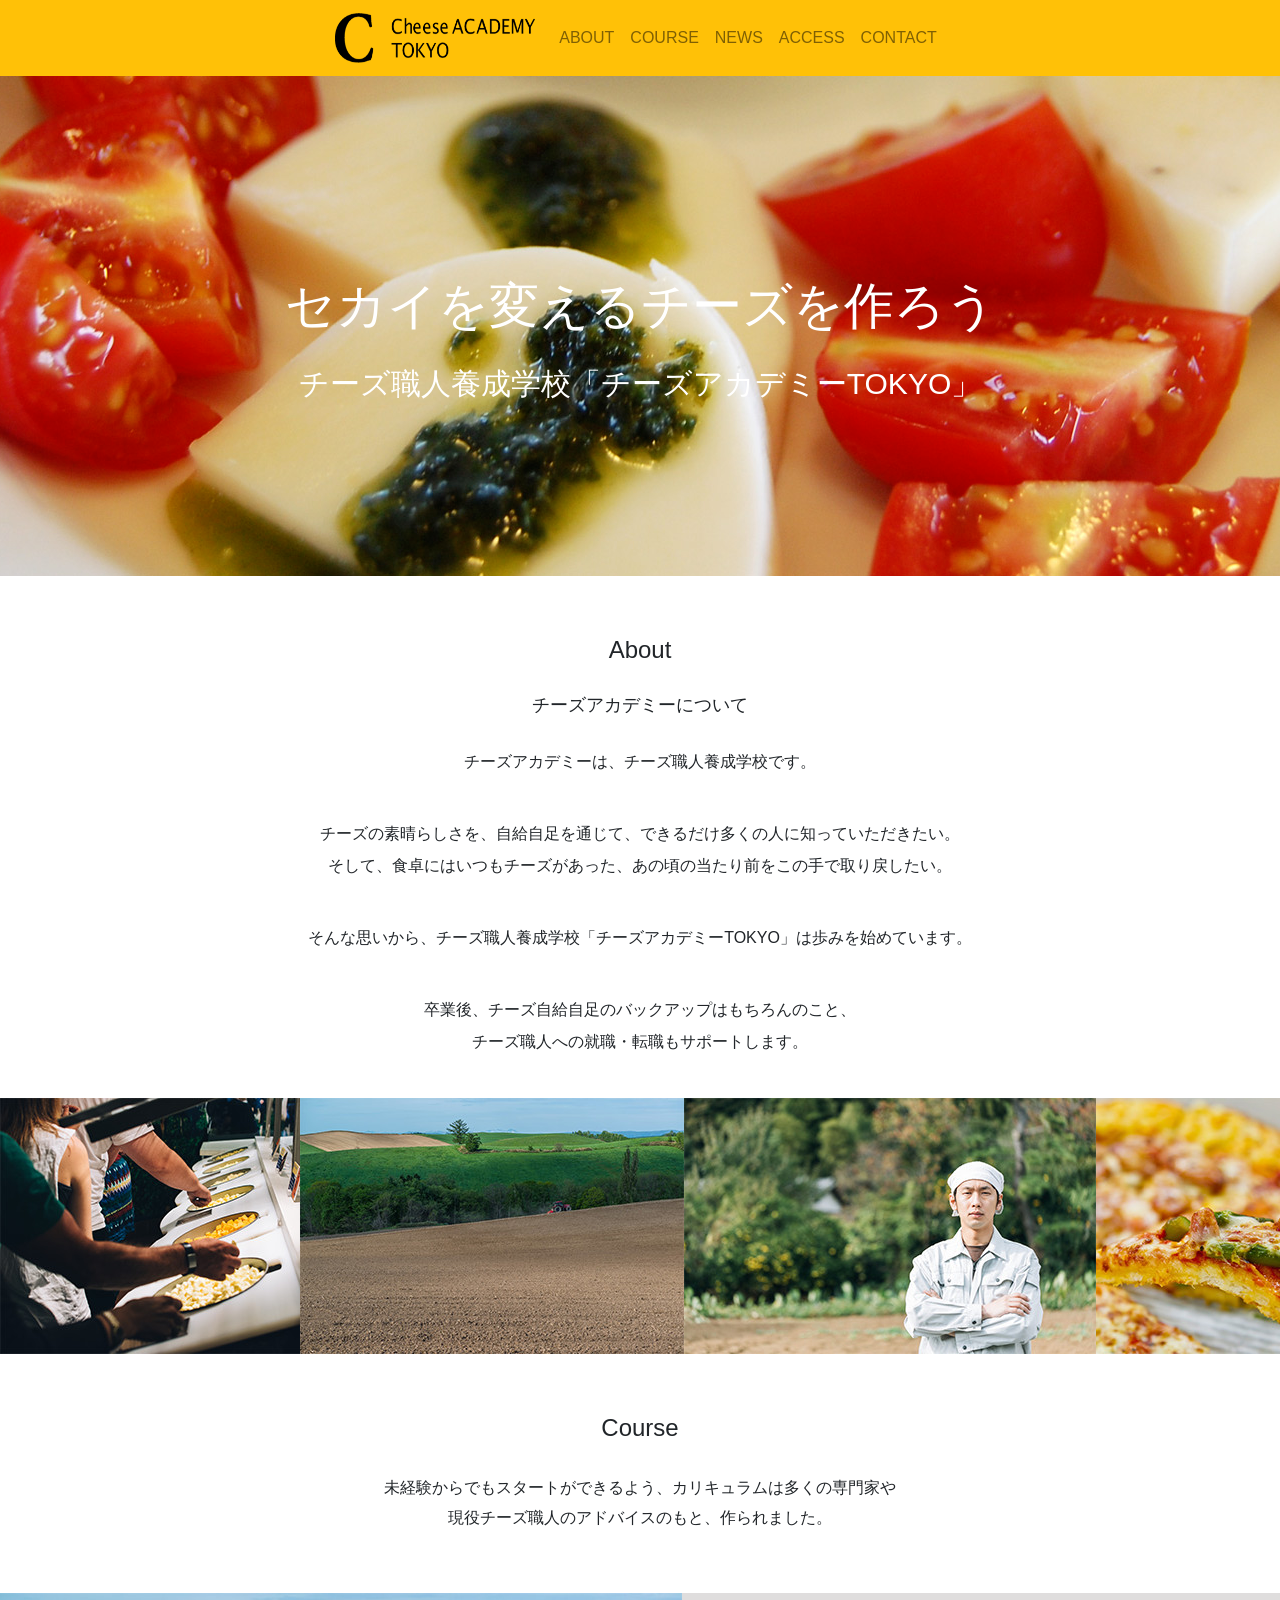
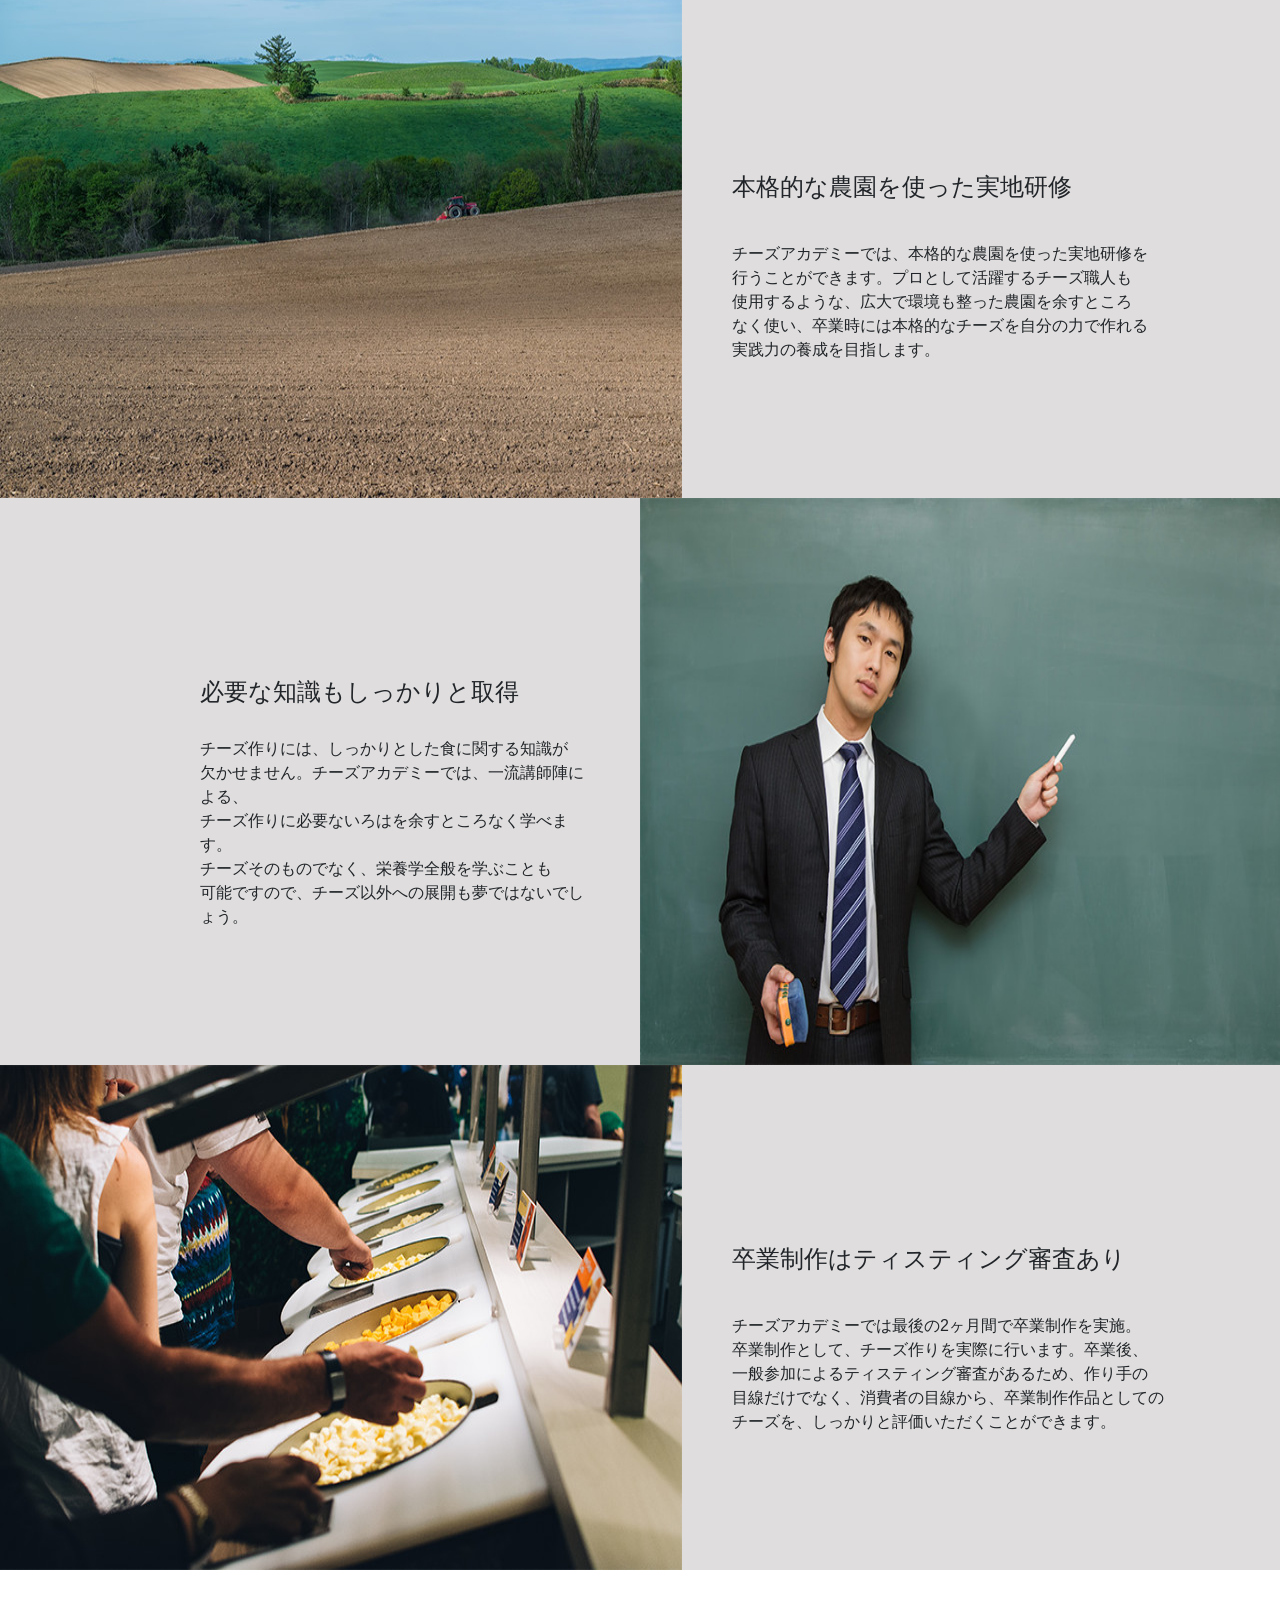
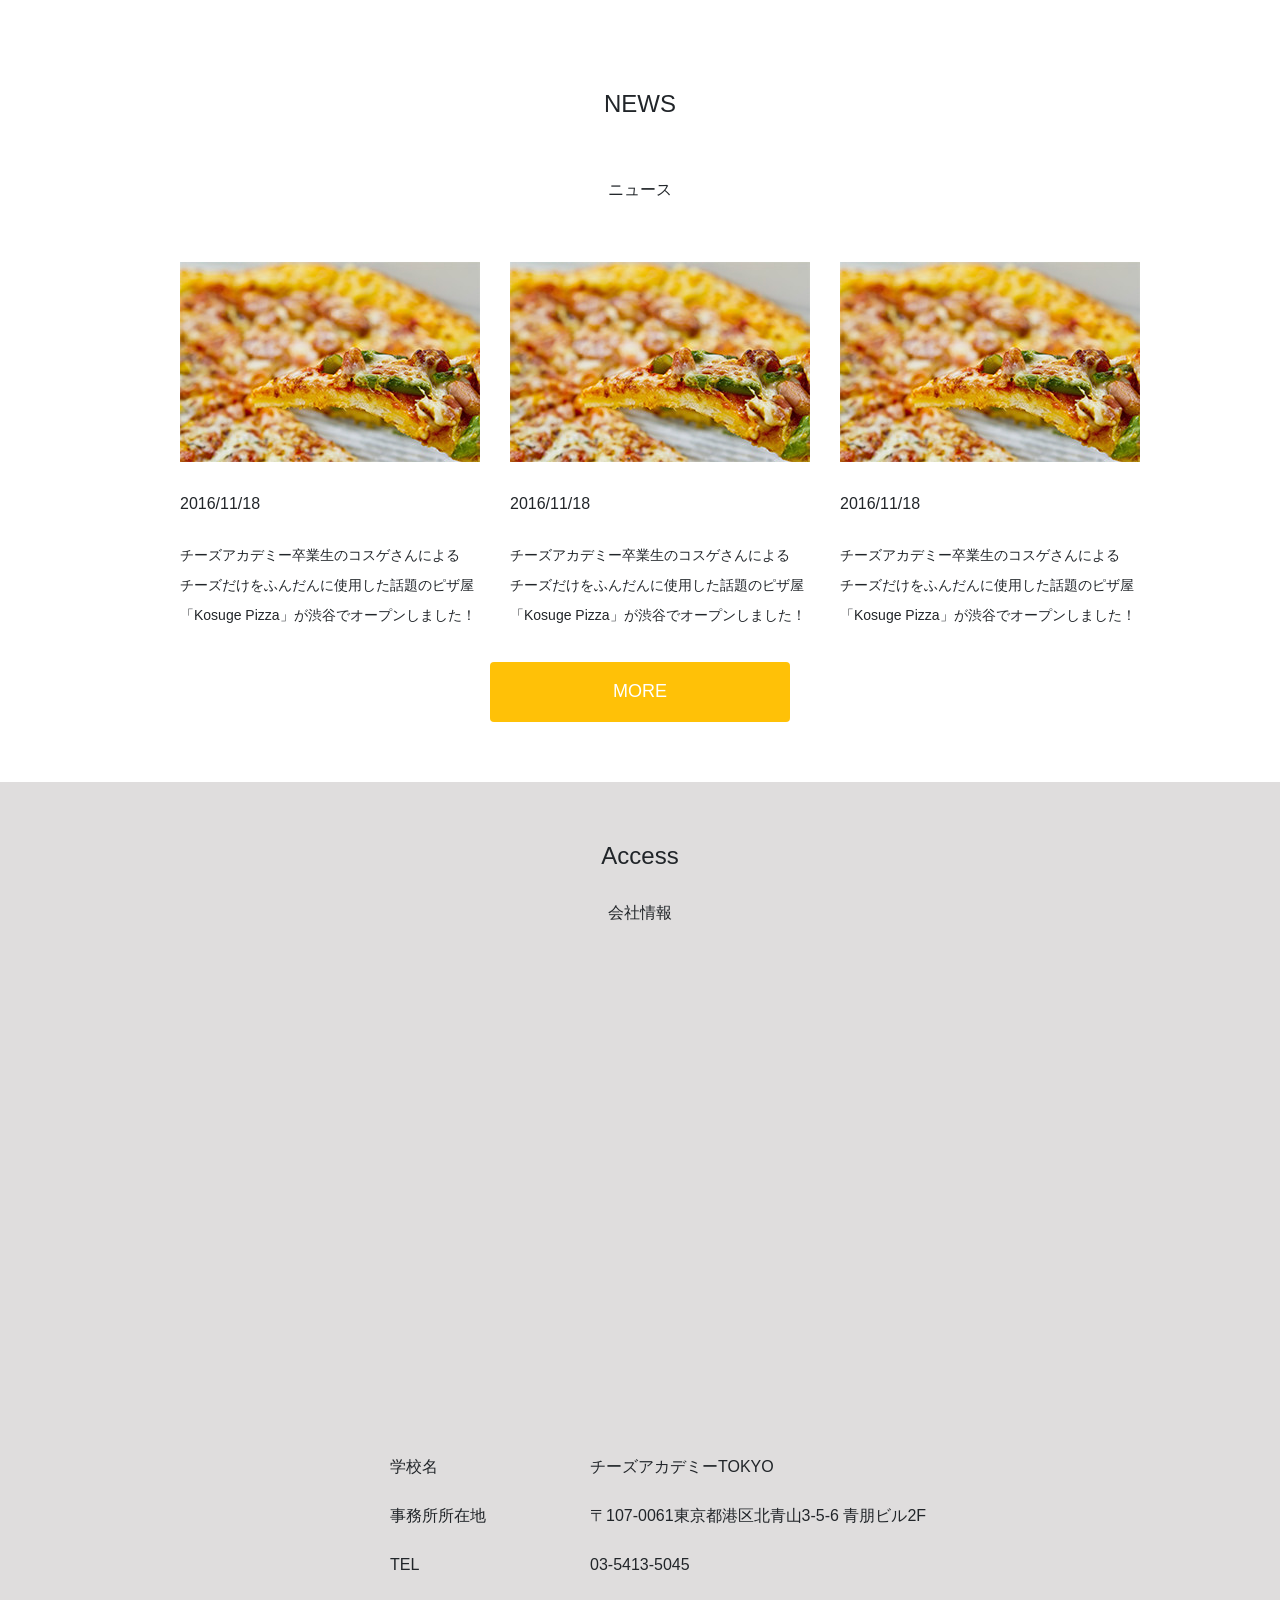
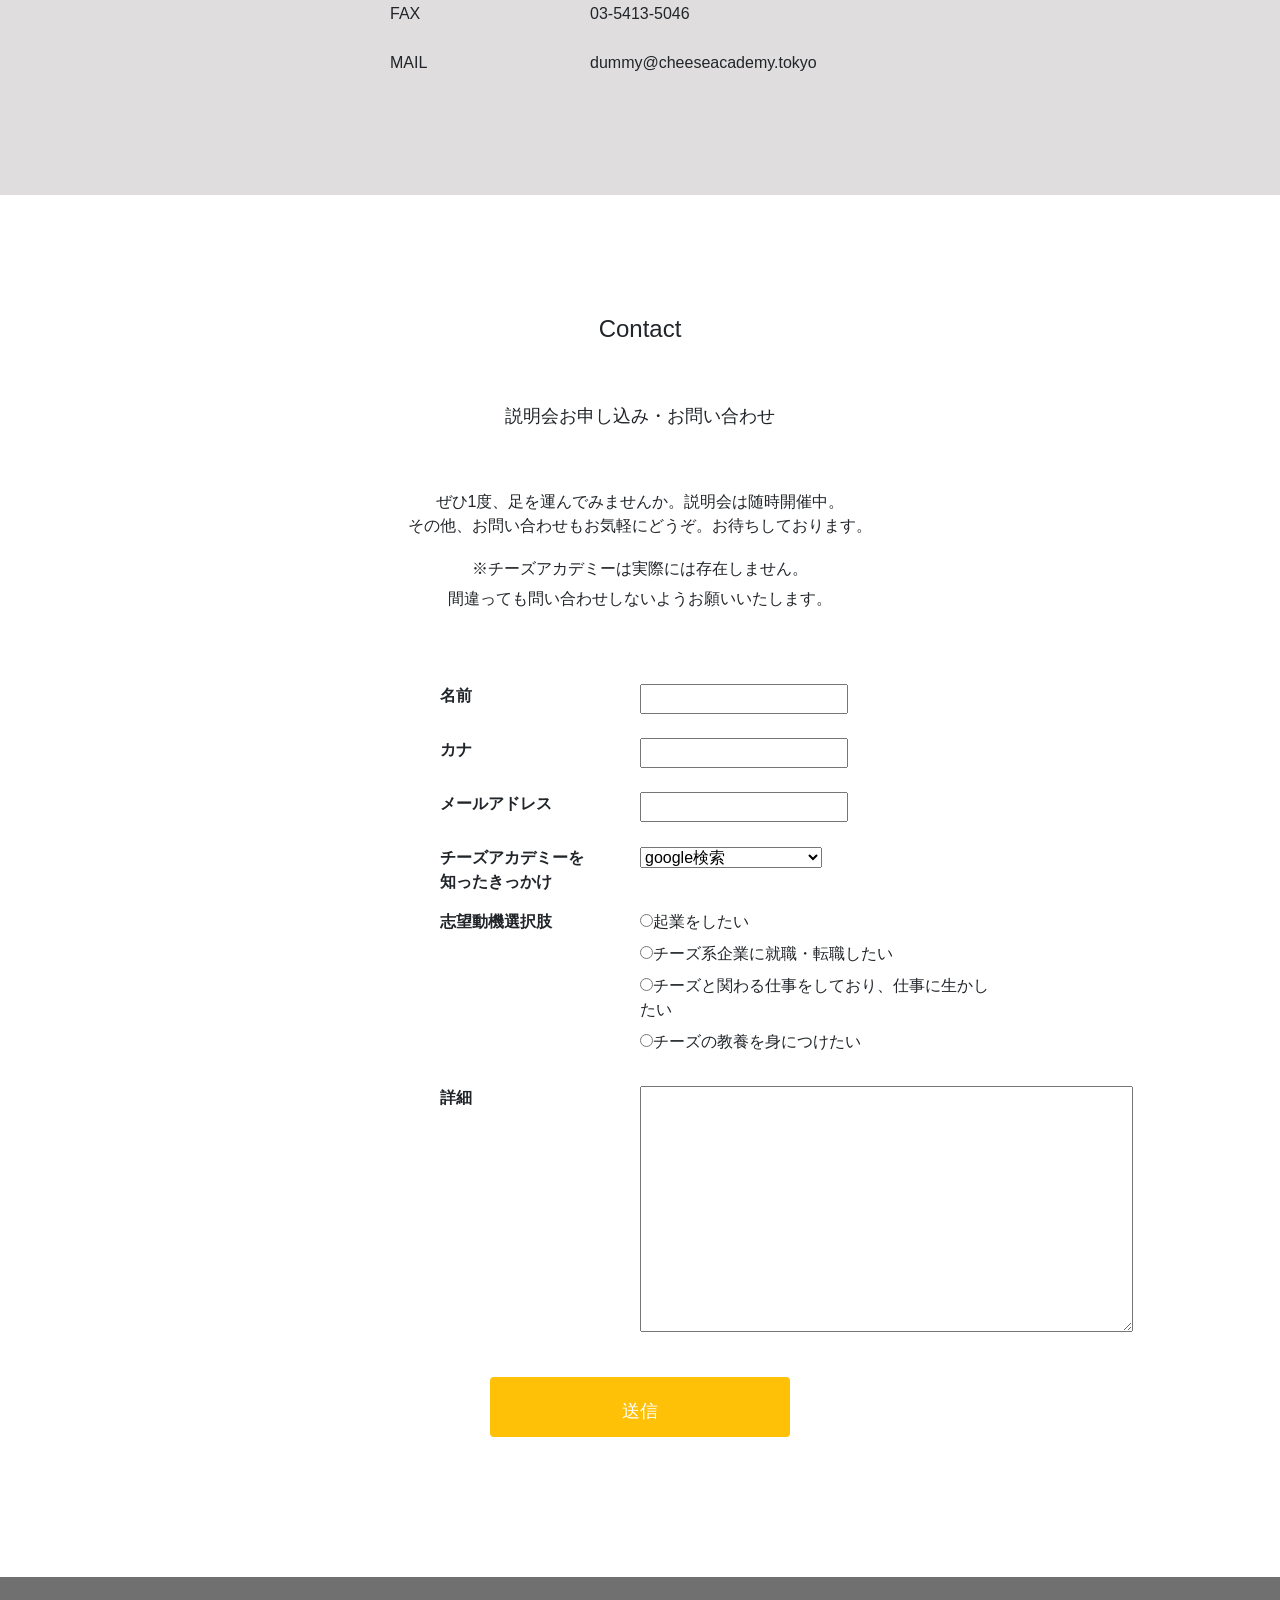
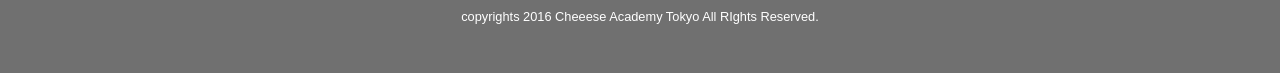
==== commit 5ed0fc5a: "arranged 'CONTACR' and 'PLACE'" ====
--- a/index.html
+++ b/index.html
@@ -146,30 +146,35 @@
         </div>
     </section>
     <!-- アクセス -->
-    <section id="ACCESS">
-        <h2>Access</h2>
-        <p>会社情報</p>
-        <iframe src="https://www.google.com/maps/embed?pb=!1m16!1m12!1m3!1d3241.4101232851067!2d139.7125179549235!3d35.66690229415201!2m3!1f0!2f0!3f0!3m2!1i1024!2i768!4f13.1!2m1!1z6KGo5Y-C6YGT!5e0!3m2!1sja!2sjp!4v1548323272171" width="600" height="450" frameborder="0" style="border:0" allowfullscreen></iframe>
-        <div>
-            <p>学校名</p>
-            <p>チーズアカデミーTOKYO</p>
-        </div>
-        <div>
-            <p>事務所所在地</p>
-            <p>〒107-0061東京都港区北青山3-5-6 青朋ビル2F</p>
-        </div>
-        <div>
-            <p>TEL</p>
-            <p>03-5413-5045</p>
-        </div>
-        <div>
-            <p>FAX</p>
-            <p>03-5413-5046</p>
-        </div>
-        <div>
-            <p>MAIL</p>
-            <p>dummy@cheeseacademy.tokyo</p>
-        </div>
+    <section id="ACCESS" class="wrapper access_bgc">
+        <h2 class="access_title">Access</h2>
+        <p class="text-center">会社情報</p>
+        <div class="map">
+            <iframe src="https://www.google.com/maps/embed?pb=!1m16!1m12!1m3!1d3241.4101232851067!2d139.7125179549235!3d35.66690229415201!2m3!1f0!2f0!3f0!3m2!1i1024!2i768!4f13.1!2m1!1z6KGo5Y-C6YGT!5e0!3m2!1sja!2sjp!4v1548323272171" width="600" height="450" frameborder="0" style="border:0" allowfullscreen></iframe>
+        </div>
+        <div class="place_box">
+            <div class="place">
+                    <p class="place_title">学校名</p>
+                    <p class="place_detail">チーズアカデミーTOKYO</p>
+                </div>
+                <div class="place">
+                    <p class="place_title">事務所所在地</p>
+                    <p class="place_detail">〒107-0061東京都港区北青山3-5-6 青朋ビル2F</p>
+                </div>
+                <div class="place"> 
+                    <p class="place_title">TEL</p>
+                    <p class="place_detail">03-5413-5045</p>
+                </div>
+                <div class="place">
+                    <p class="place_title">FAX</p>
+                    <p class="place_detail">03-5413-5046</p>
+                </div>
+                <div class="place">
+                    <p class="place_title">MAIL</p>
+                    <p class="place_detail place_arrange">dummy@cheeseacademy.tokyo</p>
+                </div>
+        </div>
+        
     </section>
     <!-- お問合せフォーム -->
     <section id=contact>
@@ -186,11 +191,17 @@
                 <dl class="form_inner">
                     <dt class="form_title">名前</dt>
                     <dd class="form_item"><input type="text" name="name"></dd>
+                </dl>
+                <dl class="form_inner">
                     <dt class="form_title">カナ</dt>
                     <dd class="form_item"><input type="text" name="email"></dd>
+                </dl>
+                <dl class="form_inner">
                     <dt class="form_title">メールアドレス</dt>
                     <dd class="form_item"><input type="email" name="" id=""></dd>
-                    <dt class="form_title">チーズアカデミーを知ったきっかけ</dt>
+                </dl>
+                <dl class="form_inner">
+                    <dt class="form_title">チーズアカデミーを<br>知ったきっかけ</dt>
                     <dd class="form_item">
                         <select name="opportunity" id="">
                             <option value="google検索">google検索</option>
@@ -200,6 +211,8 @@
                             <option value="その他">その他</option>
                             </dd>
                         </select>
+                </dl>
+                <dl class="form_inner">
                     <dt class="form_title">志望動機選択肢</dt>
                     <dd class="form_item">
                         <!-- valueで送信する値の指定。labelで文字をクリックしてもOKにする -->
@@ -208,6 +221,8 @@
                         <label for="work"><input type="radio" name="kind" id="work" value="チーズと関わる仕事をしており、仕事に生かしたい">チーズと関わる仕事をしており、仕事に生かしたい</label>
                         <label for="other"><input type="radio" name="kind" id="other" value="チーズの教養を身につけたい">チーズの教養を身につけたい</label>
                     </dd>
+                </dl>
+                <dl class="form_inner">
                     <dt class="form_title">詳細</dt>
                     <dd class="form_item"><textarea name="detail" id="" cols="50" rows="10"></textarea></dd>
                 </dl>
--- a/css/style.css
+++ b/css/style.css
@@ -109,6 +109,8 @@
     display: flex;
     justify-content: space-around;
     list-style: none;
+    padding: 0;
+    margin: 0;
 }
 
 /*  COURSE  */
@@ -201,6 +203,48 @@
     margin: auto;
 }
 
+/* ACCESS */
+
+.access_bgc{
+    margin-top: 60px;
+    padding-top: 60px;
+    padding-bottom: 60px;
+    background-color: rgb(223, 221, 221);
+}
+
+.access_title{
+    padding-top: 0px;
+}
+
+.map{
+    margin-top: 60px;
+    text-align: center;
+    width: 100%;
+}
+
+.place_box{
+    width: 600px;
+    margin: auto;
+}
+
+.place{
+    display: flex;
+    justify-content: space-between;
+}
+.place_title{
+    margin: 12.5px 0;
+    margin-left: 50px;
+}
+
+.place_detail{
+    width: 350px;
+    margin: 12.5px 0;
+    text-align: left;
+}
+
+.place_arrange{
+    margin-bottom: 60px;
+}
 
 /*  CONTACT  */
 
@@ -218,7 +262,7 @@
 }
 
 .form_wrapper{
-    width: 640px;
+    width: 800px;
     margin: auto;
     margin-top: 60px;
     margin-bottom: 0px;
@@ -228,16 +272,13 @@
     flex-wrap: wrap;
 }
 
-.form_title{
-    width: 186px;
-    margin: 0 64px 0 0;
-    font-weight: bold;
-    text-align: left;
+.form_title{  
+    width: 200px;
+    margin-left: 200px;
 }
 
 .form_item{
-    width: 400px;
-    margin: 8px 0;
+    width: 350px;
 }
 
 .submit_arrange{
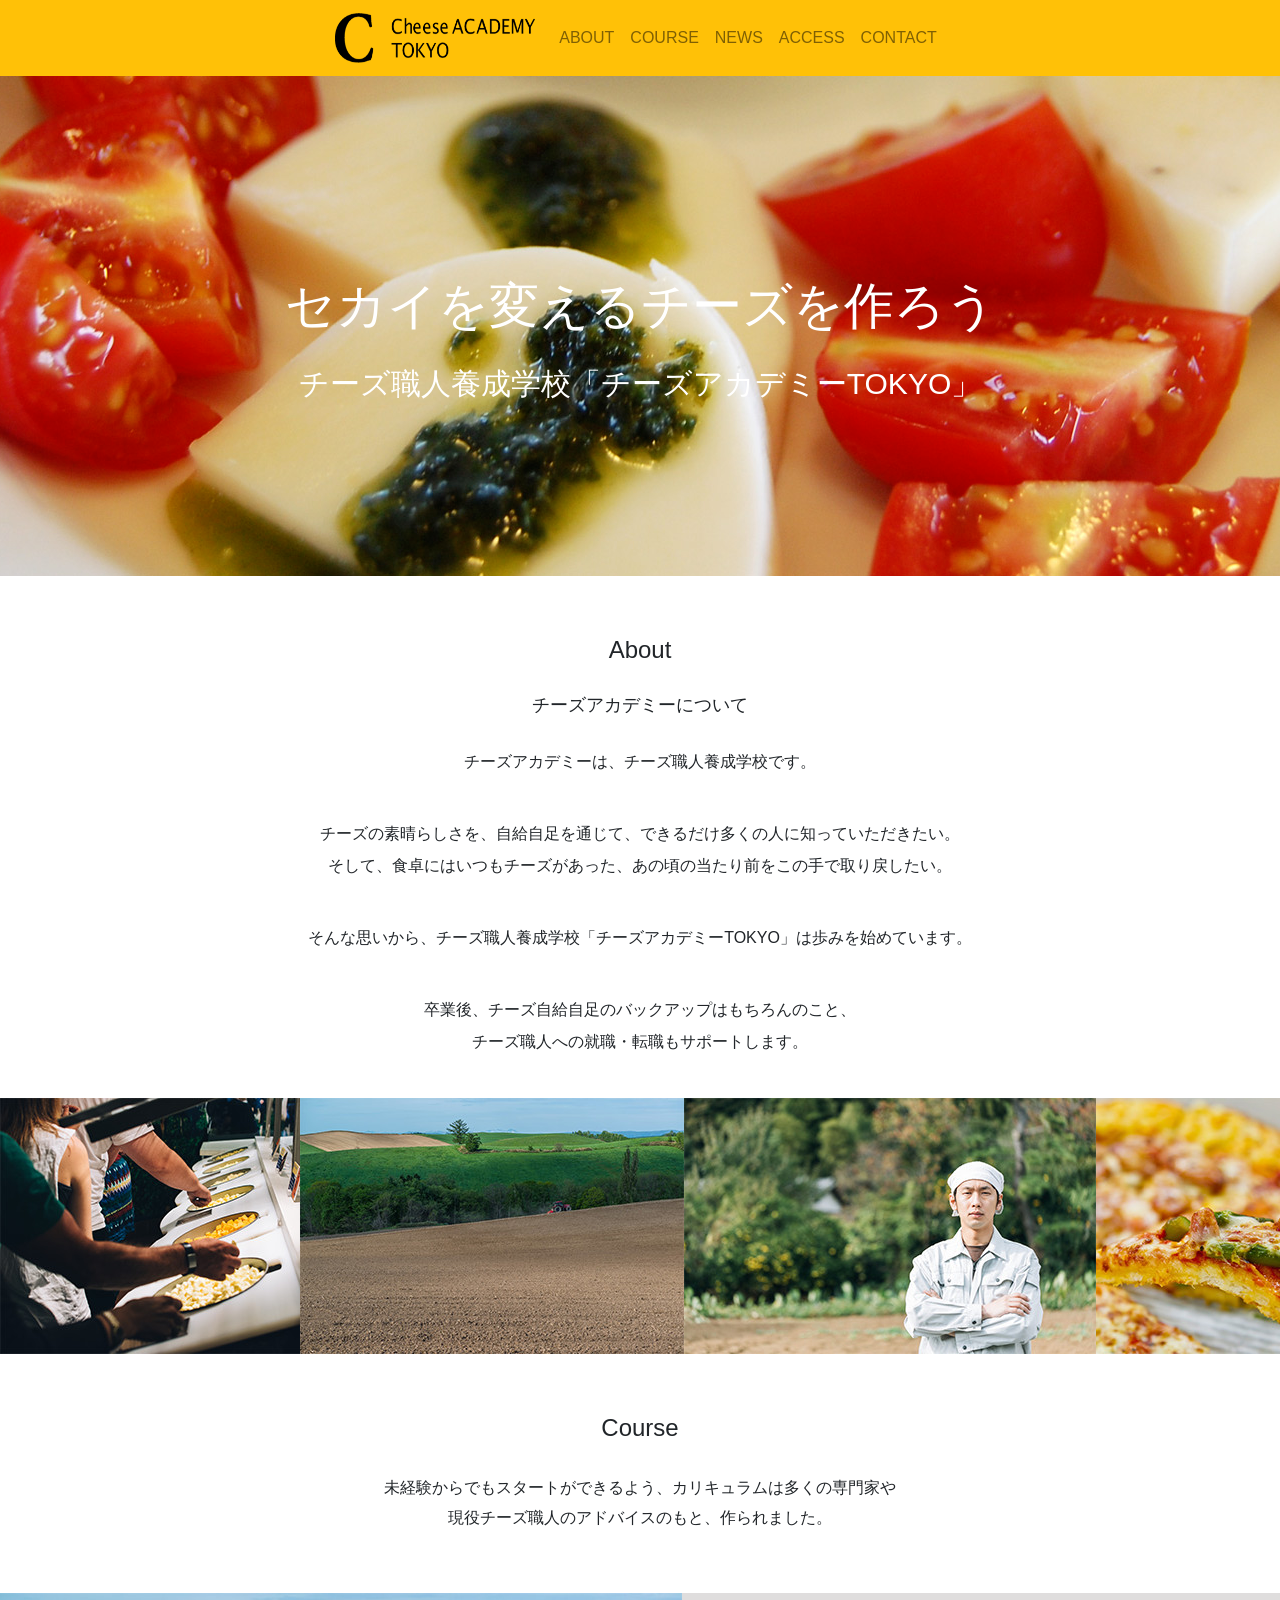
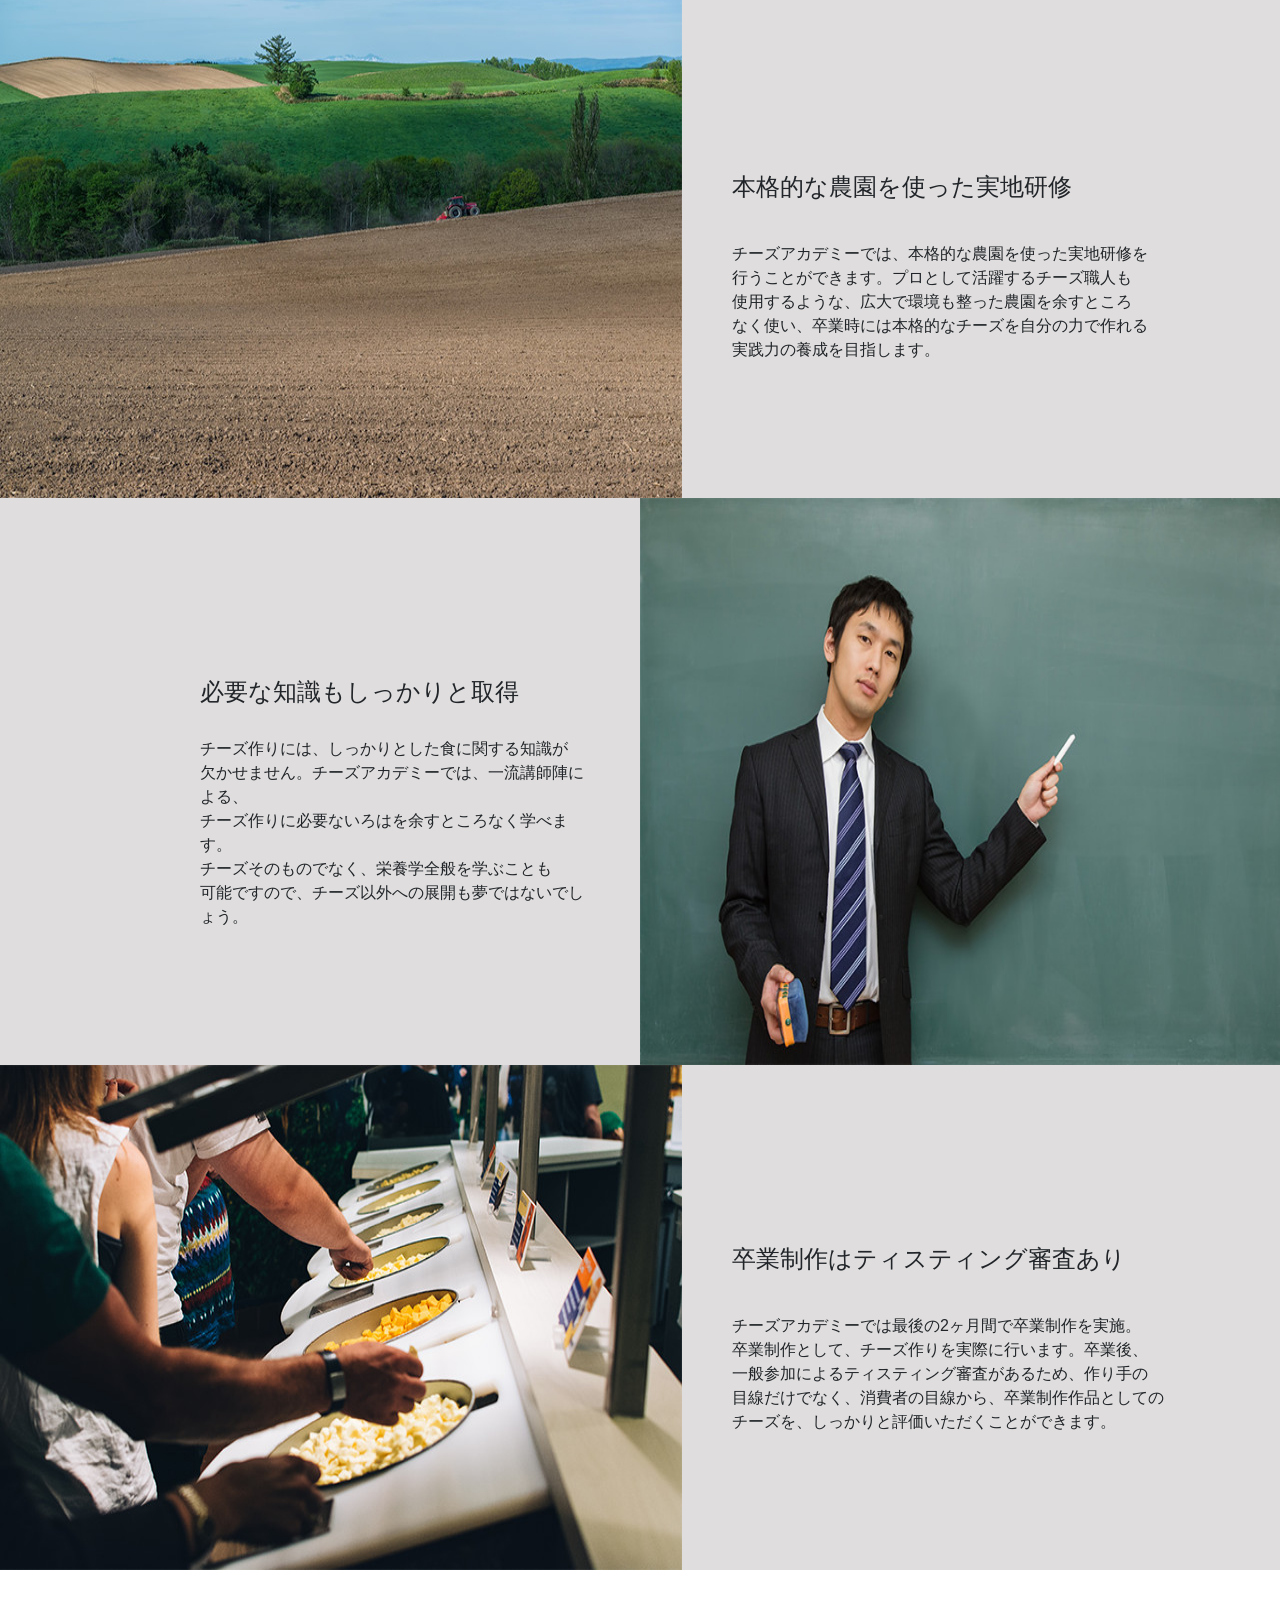
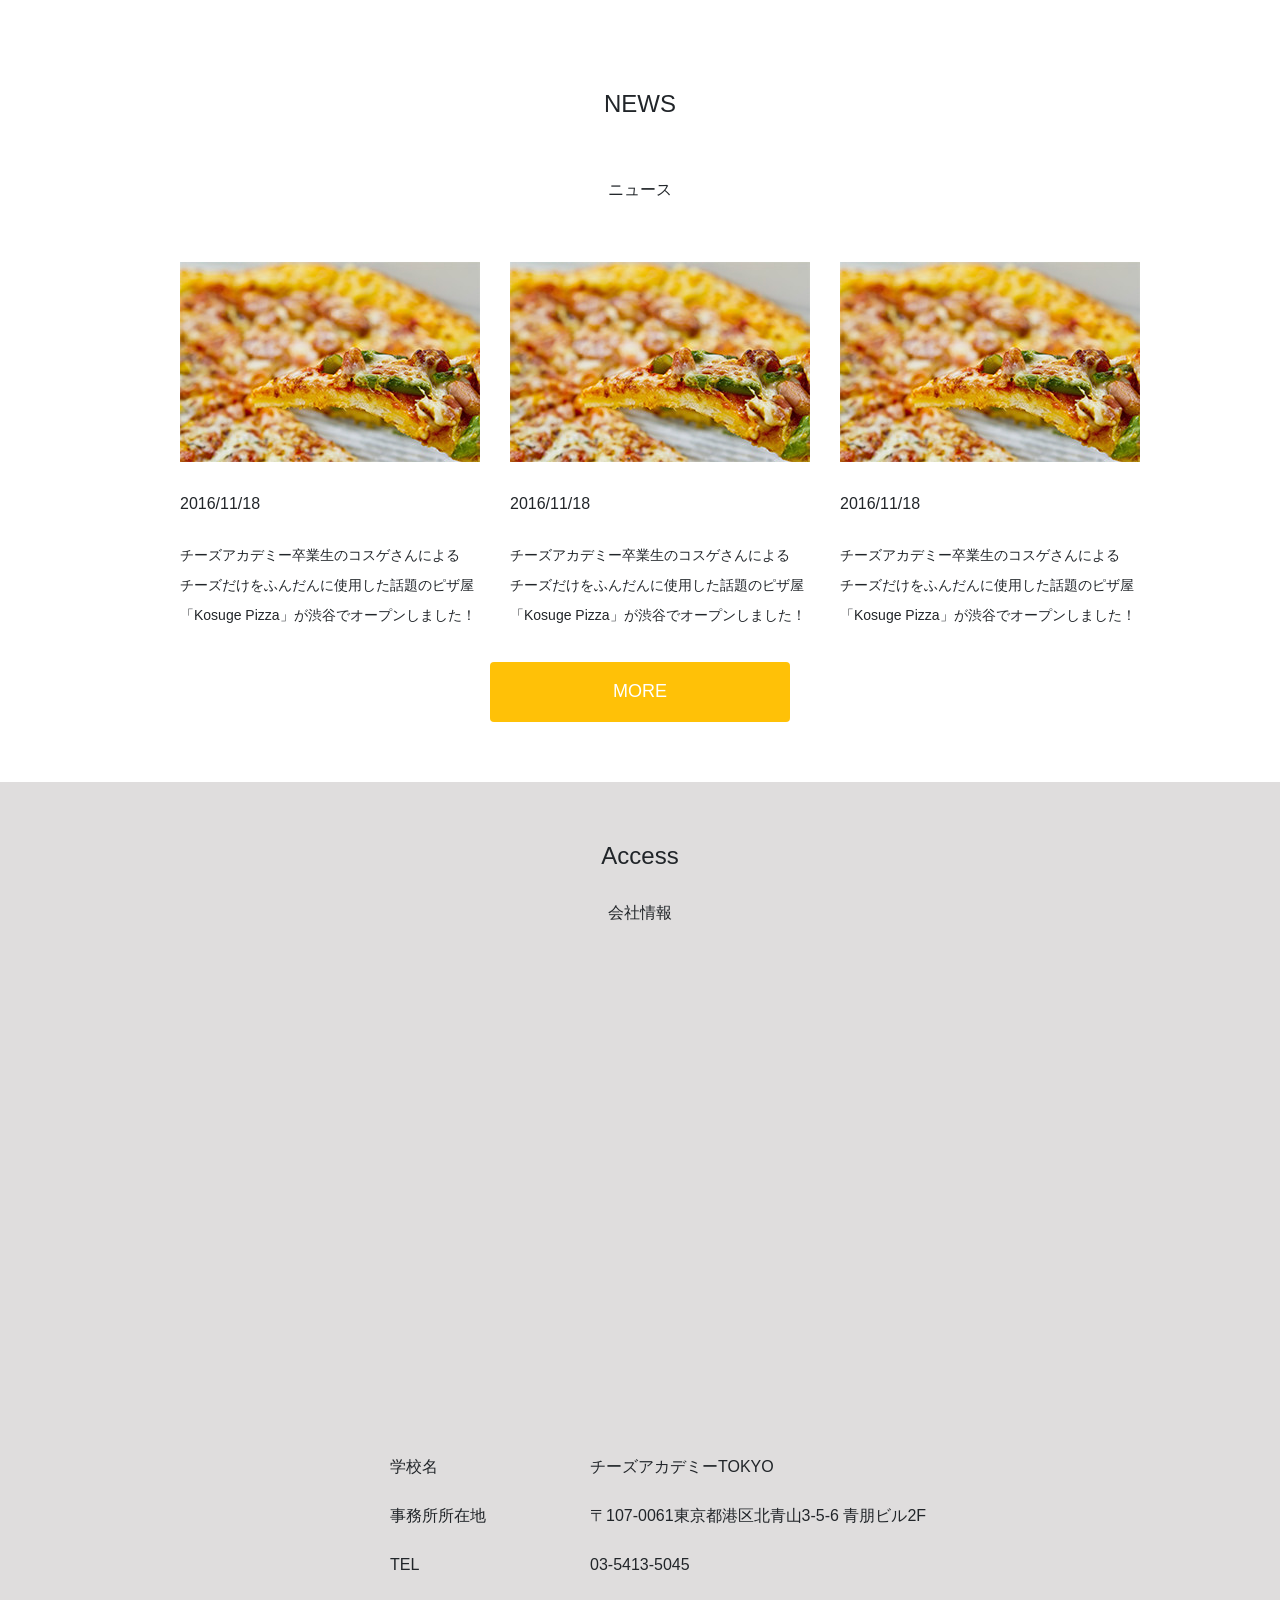
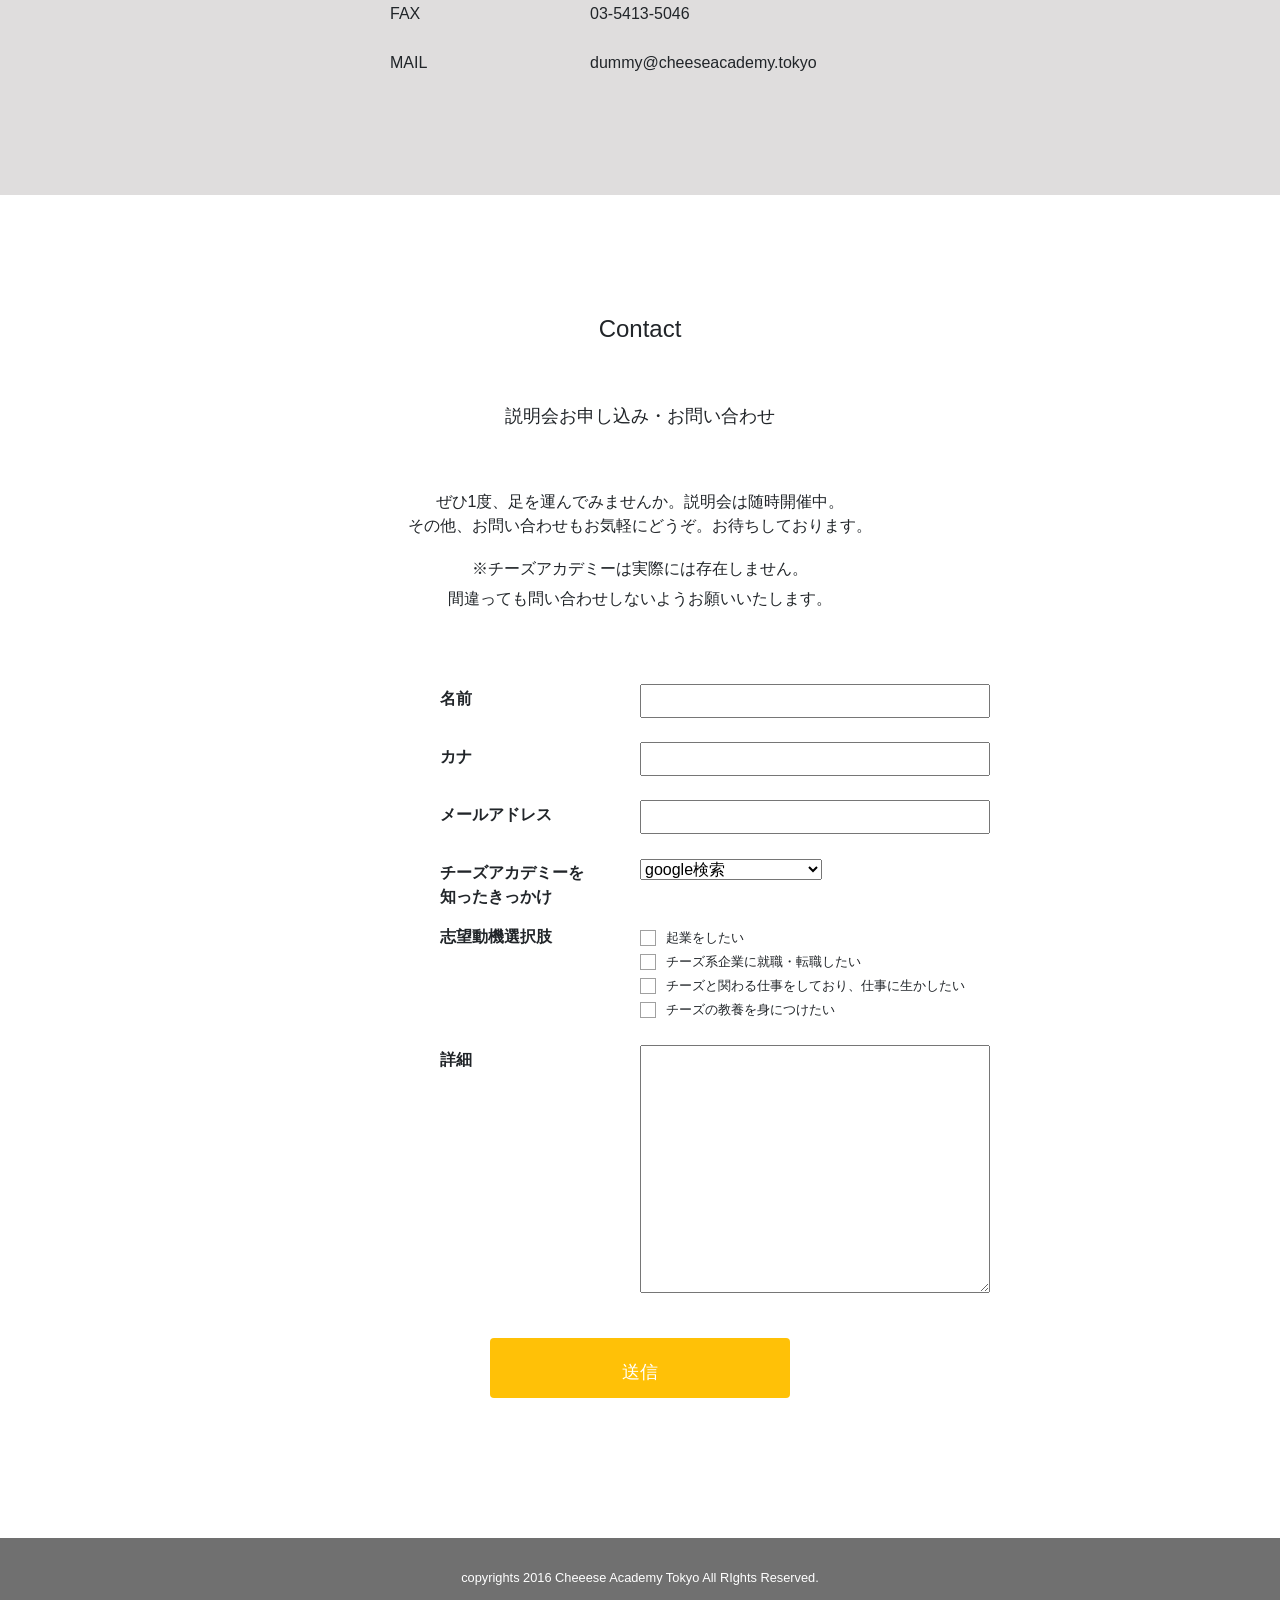
==== commit 29a49072: "edited 'CONTACT' form" ====
--- a/index.html
+++ b/index.html
@@ -190,15 +190,15 @@
             <form action="#" method="POST"> 
                 <dl class="form_inner">
                     <dt class="form_title">名前</dt>
-                    <dd class="form_item"><input type="text" name="name"></dd>
+                    <dd class="form_item"><input type="text" name="name" class="box_space"></dd>
                 </dl>
                 <dl class="form_inner">
                     <dt class="form_title">カナ</dt>
-                    <dd class="form_item"><input type="text" name="email"></dd>
+                    <dd class="form_item"><input type="text" name="email" class="box_space"></dd>
                 </dl>
                 <dl class="form_inner">
                     <dt class="form_title">メールアドレス</dt>
-                    <dd class="form_item"><input type="email" name="" id=""></dd>
+                    <dd class="form_item"><input type="email" name="" id="" class="box_space"></dd>
                 </dl>
                 <dl class="form_inner">
                     <dt class="form_title">チーズアカデミーを<br>知ったきっかけ</dt>
@@ -213,18 +213,18 @@
                         </select>
                 </dl>
                 <dl class="form_inner">
-                    <dt class="form_title">志望動機選択肢</dt>
+                    <dt class="form_title check_radio">志望動機選択肢</dt>
                     <dd class="form_item">
                         <!-- valueで送信する値の指定。labelで文字をクリックしてもOKにする -->
-                        <label for="entrepreneur"><input type="radio" name="kind" id="entrepreneur" value="起業をしたい">起業をしたい</label>
-                        <label for="job"><input type="radio" name="kind" id="job" value="チーズ系企業に就職・転職したい">チーズ系企業に就職・転職したい</label>
-                        <label for="work"><input type="radio" name="kind" id="work" value="チーズと関わる仕事をしており、仕事に生かしたい">チーズと関わる仕事をしており、仕事に生かしたい</label>
-                        <label for="other"><input type="radio" name="kind" id="other" value="チーズの教養を身につけたい">チーズの教養を身につけたい</label>
+                        <label for="entrepreneur" class="form_label"><input type="radio" name="kind" id="entrepreneur" value="起業をしたい">起業をしたい</label>
+                        <label for="job" class="form_label"><input type="radio" name="kind" id="job" value="チーズ系企業に就職・転職したい">チーズ系企業に就職・転職したい</label>
+                        <label for="work" class="form_label"><input type="radio" name="kind" id="work" value="チーズと関わる仕事をしており、仕事に生かしたい">チーズと関わる仕事をしており、仕事に生かしたい</label>
+                        <label for="other" class="form_label"><input type="radio" name="kind" id="other" value="チーズの教養を身につけたい">チーズの教養を身につけたい</label>
                     </dd>
                 </dl>
                 <dl class="form_inner">
                     <dt class="form_title">詳細</dt>
-                    <dd class="form_item"><textarea name="detail" id="" cols="50" rows="10"></textarea></dd>
+                    <dd class="form_item"><textarea name="detail" id="" cols="50" rows="10" class="box_space"></textarea></dd>
                 </dl>
                 <input class="btn submit_arrange" type="submit" value="送信">
             </form>
@@ -235,7 +235,6 @@
             <small><p class="text-center">copyrights 2016 Cheeese Academy Tokyo All RIghts Reserved.</p> </small>
         </div>
     </footer>
-
 <!-- Bootstrap4の適用 -->
 <script src="https://code.jquery.com/jquery-3.3.1.slim.min.js" integrity="sha384-q8i/X+965DzO0rT7abK41JStQIAqVgRVzpbzo5smXKp4YfRvH+8abtTE1Pi6jizo" crossorigin="anonymous"></script>
 <script src="https://cdnjs.cloudflare.com/ajax/libs/popper.js/1.14.6/umd/popper.min.js" integrity="sha384-wHAiFfRlMFy6i5SRaxvfOCifBUQy1xHdJ/yoi7FRNXMRBu5WHdZYu1hA6ZOblgut" crossorigin="anonymous"></script>
--- a/css/style.css
+++ b/css/style.css
@@ -275,15 +275,50 @@
 .form_title{  
     width: 200px;
     margin-left: 200px;
+    padding: 3px 0 0 0;
+}
+
+.form_title.check_radio{
+    padding: 0;
 }
 
 .form_item{
     width: 350px;
 }
 
+.box_space{
+    box-sizing: border-box;
+    width: 100%;
+    padding: 3px;
+}
+
 .submit_arrange{
+    appearance: none;
+    -webkit-appearance: none;
+    -moz-appearance: none;
     margin-top: 30px;
     margin-bottom: 140px;
+}
+
+.form_label{
+    margin: 0 16px 0 0;
+    font-size: 0.8rem;
+}
+
+input[type*="radio"]{
+    appearance: none;
+    -webkit-appearance: none;
+    -moz-appearance: none;
+    width: 16px;
+    height: 16px;
+    margin: 0 10px 0 0;
+    border: solid 1px #a0a0a0;
+    vertical-align: -4px;
+}
+
+input[type*="radio"]:checked{
+    background-color: #ffc107;
+    border-radius: 50%;
 }
 
 /**************
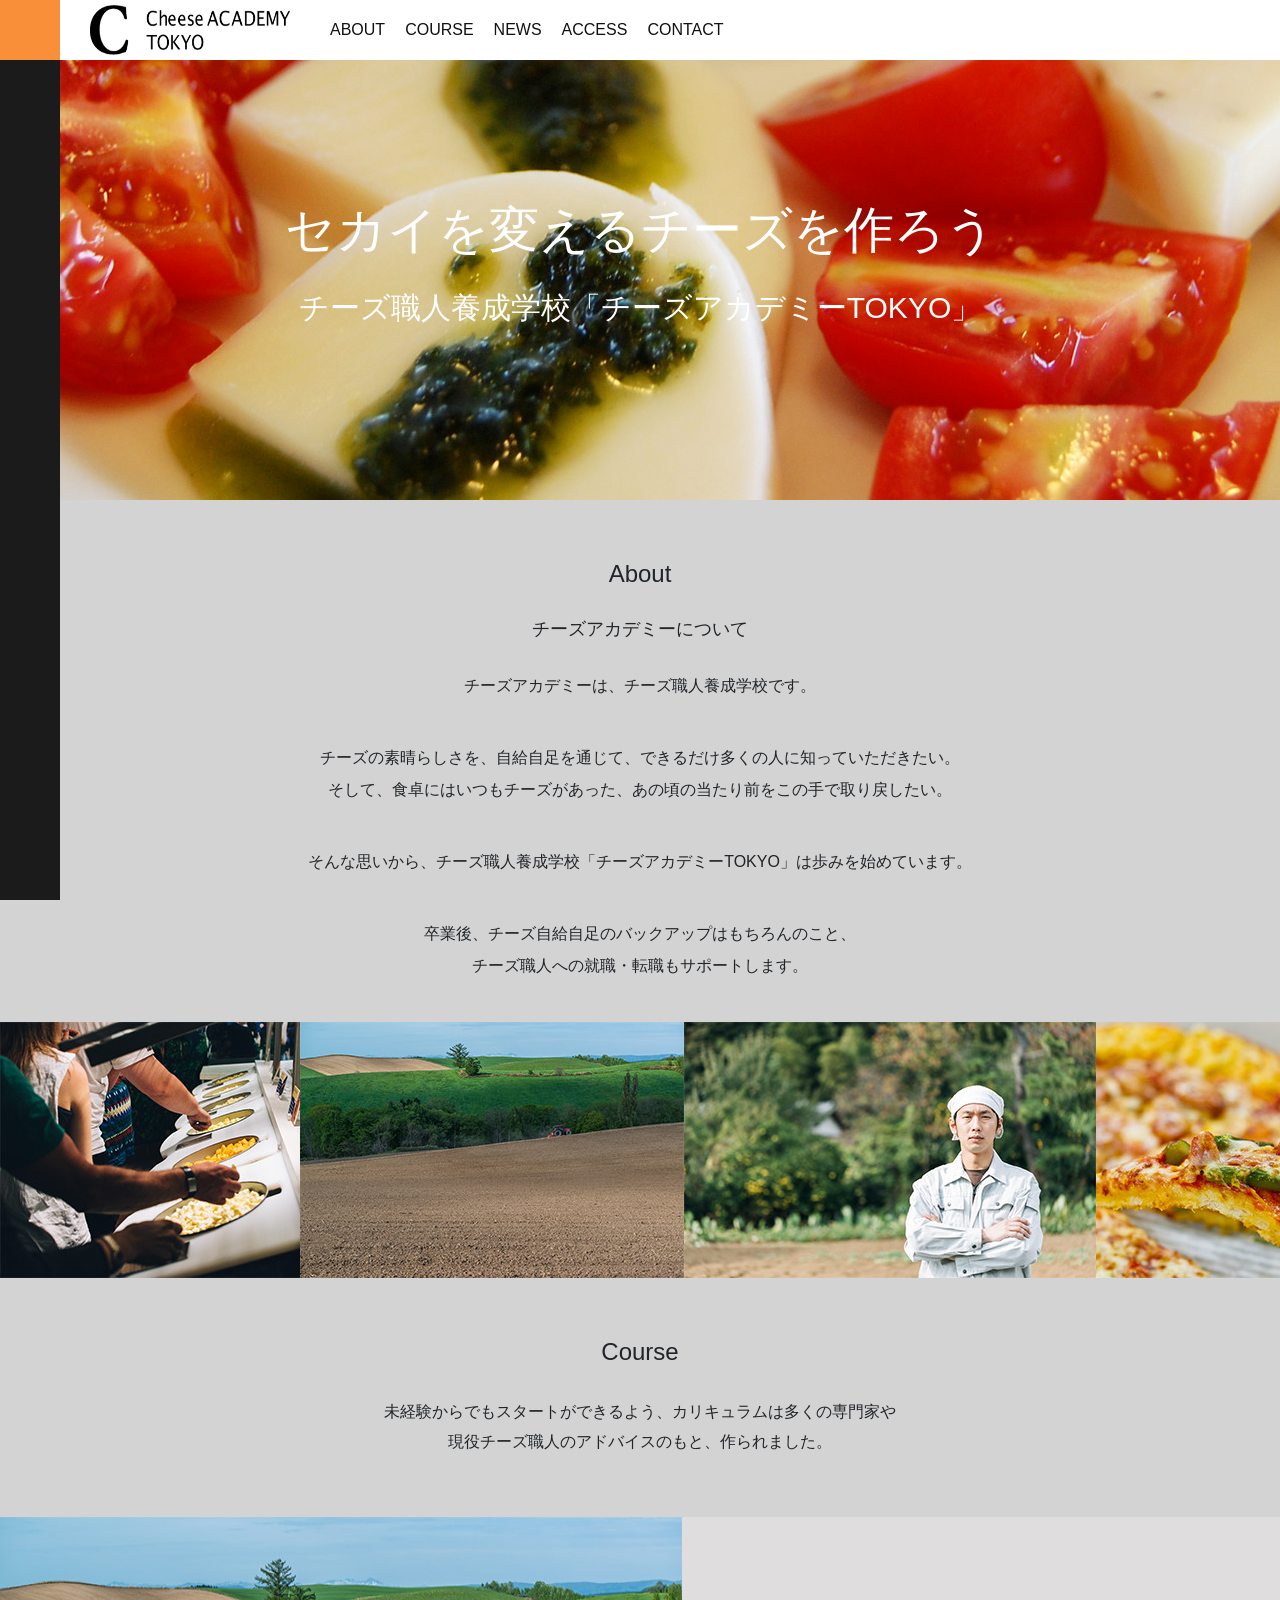
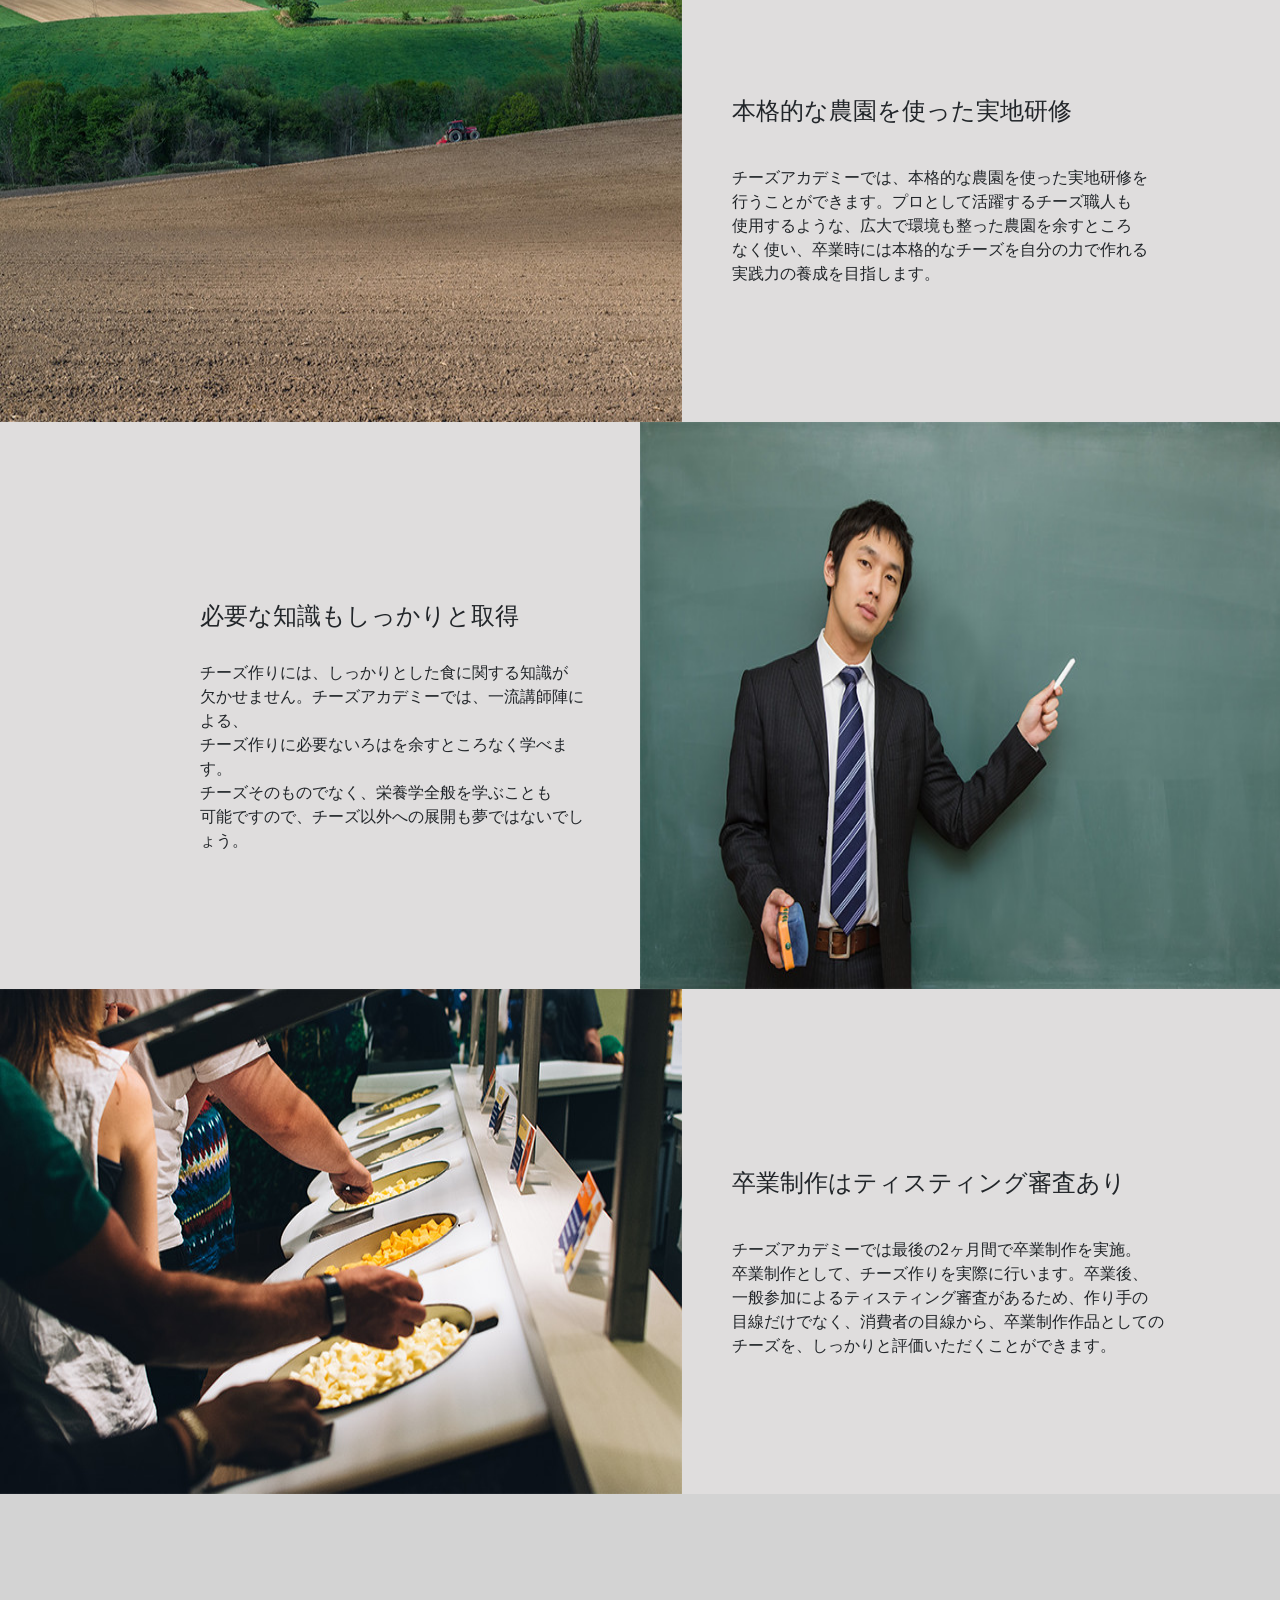
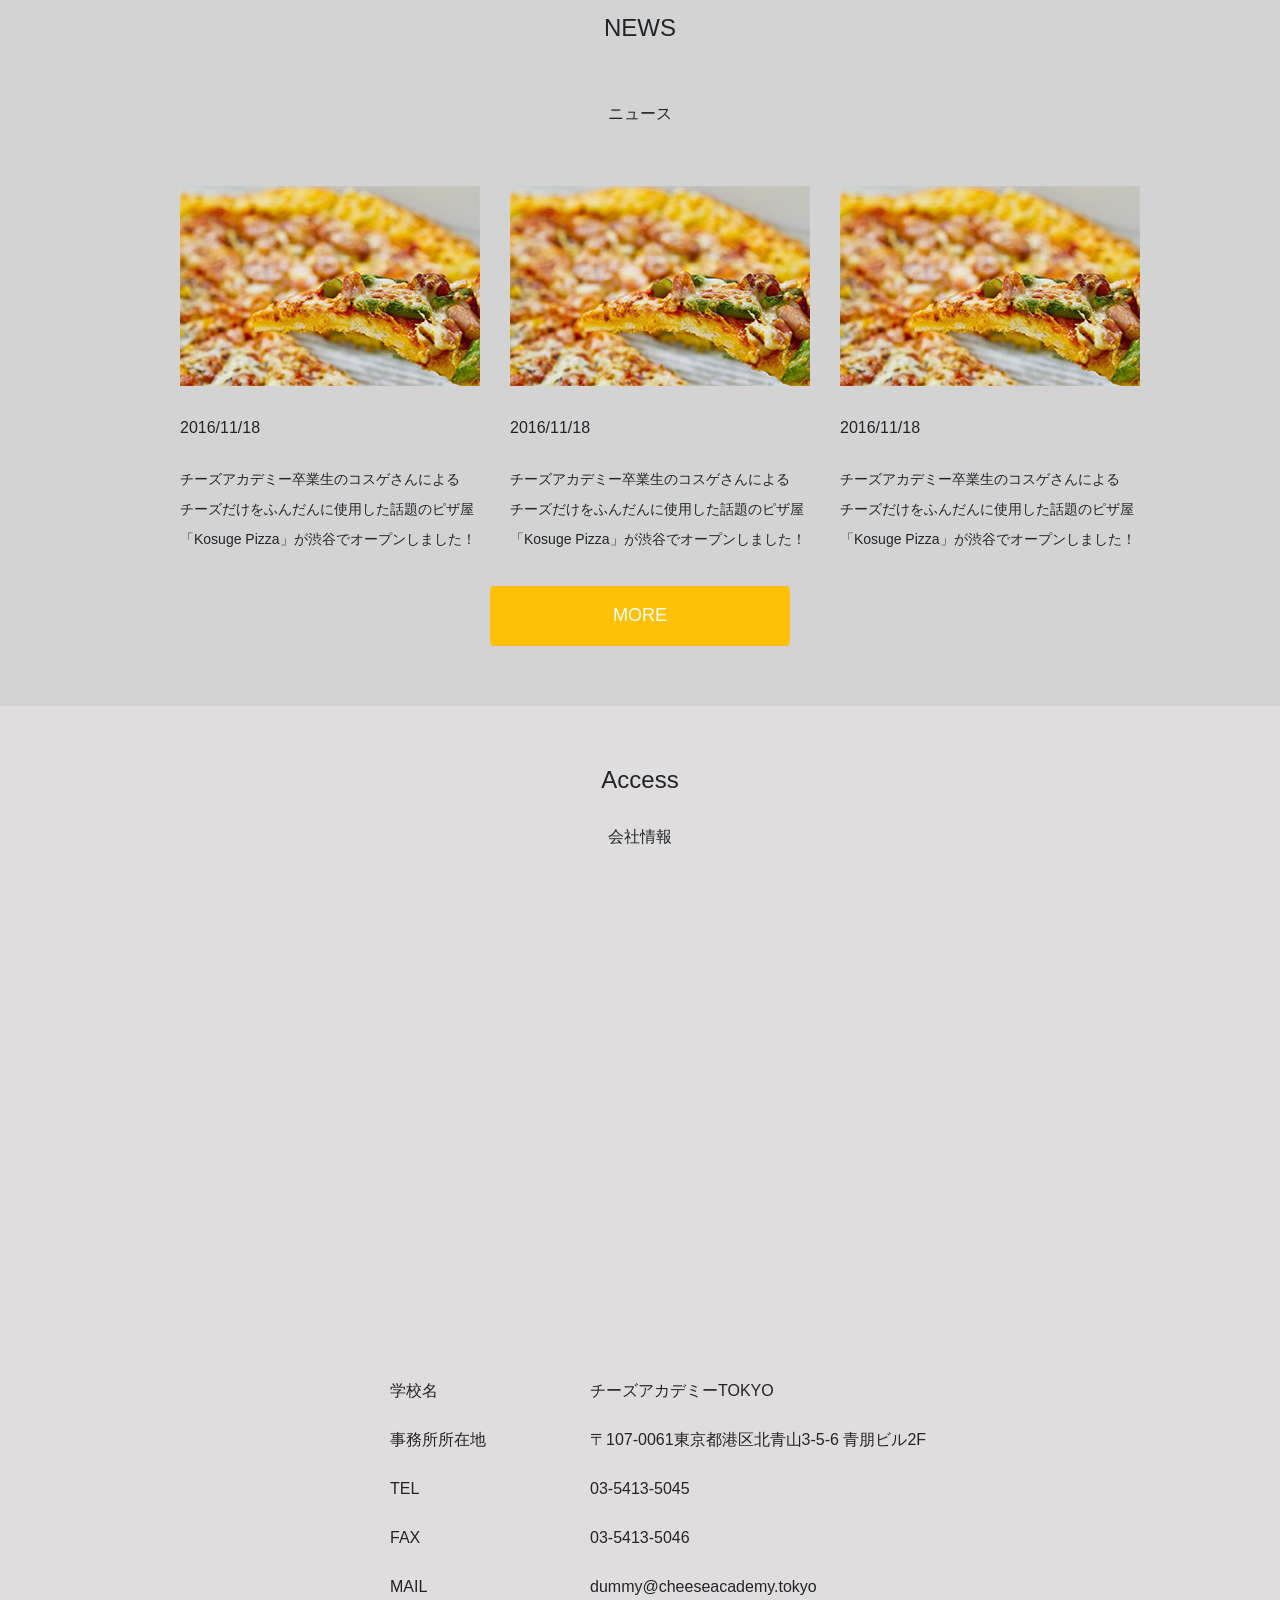
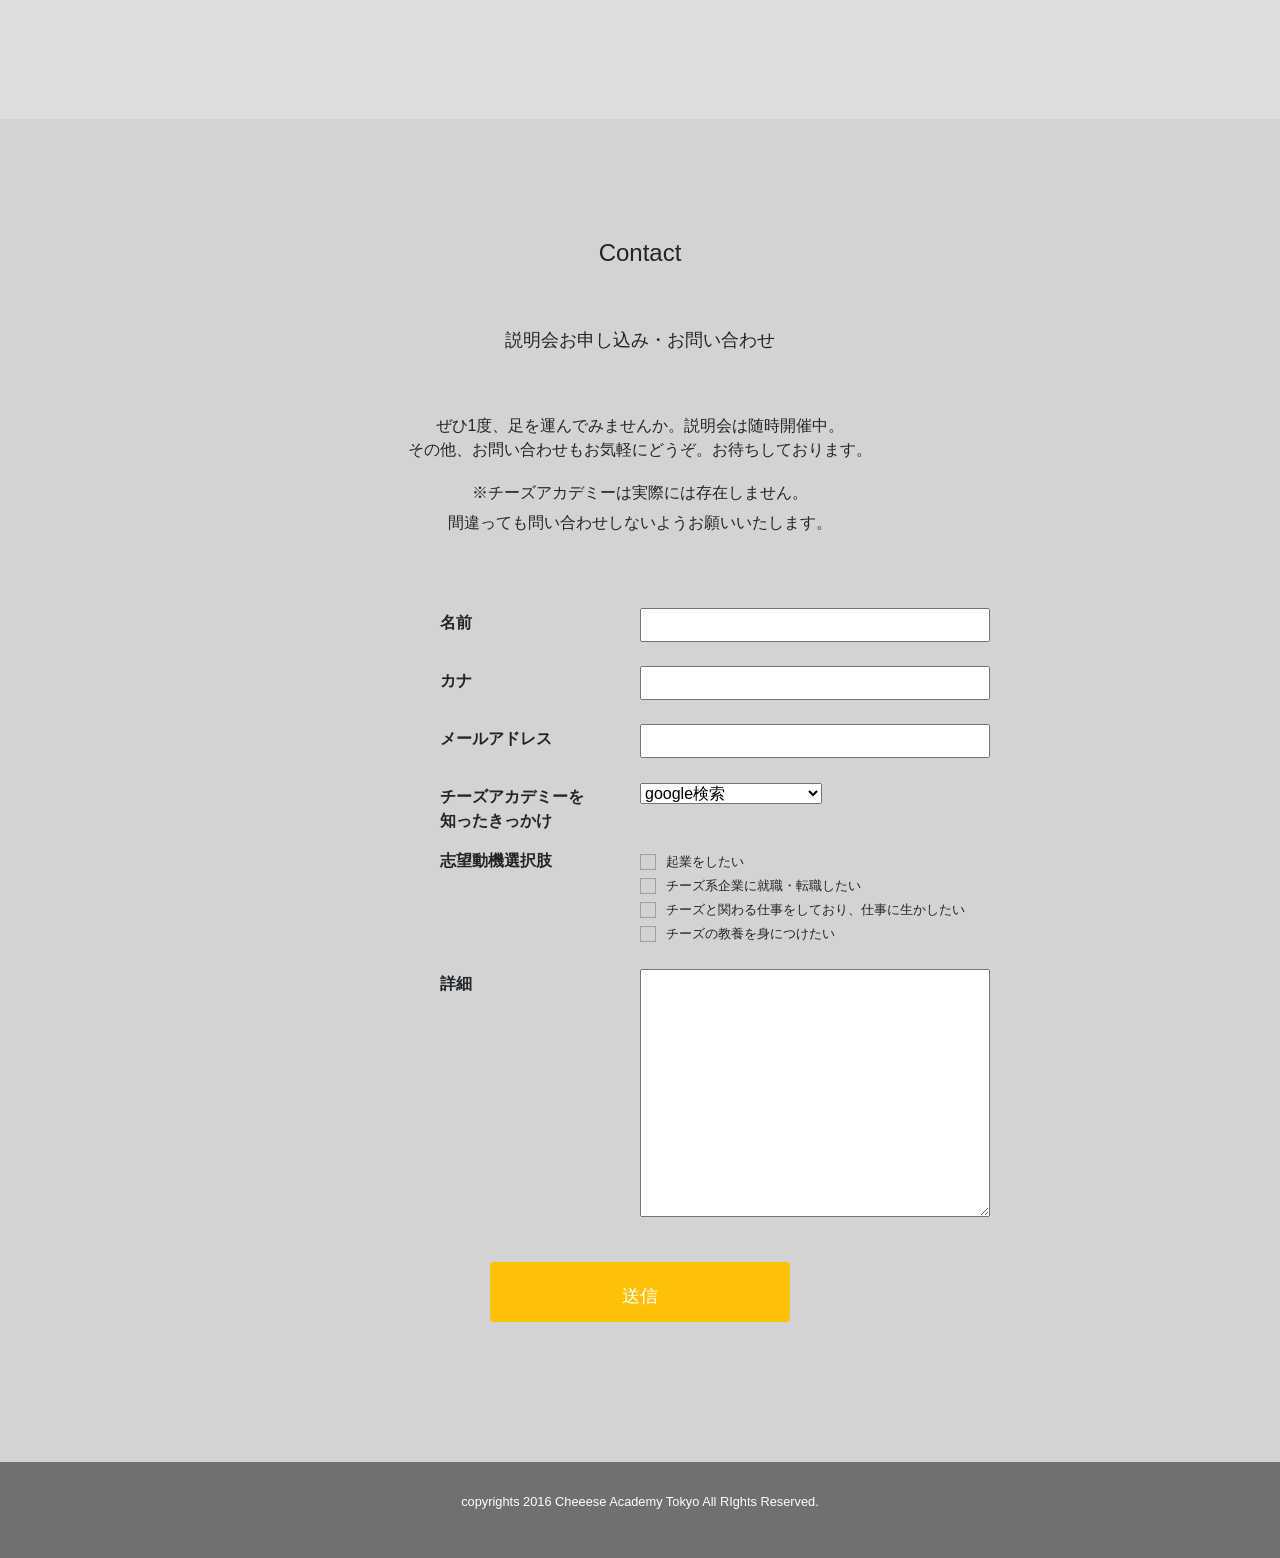
==== commit 5da302fa: "edited navigation bar" ====
--- a/index.html
+++ b/index.html
@@ -7,46 +7,42 @@
     <title>Welcome to Cheese ACADEMY TOKYO</title>
     <meta name="desctiption" content="チーズの教養を身につけ世に広げる学問の都">
     <!-- cssファイルの読み込み -->
-    <!-- <link rel="stylesheet" href="css/reset.css"> -->
     <!-- Bootstrap4の適用 -->
     <link rel="stylesheet" href="https://stackpath.bootstrapcdn.com/bootstrap/4.2.1/css/bootstrap.min.css" integrity="sha384-GJzZqFGwb1QTTN6wy59ffF1BuGJpLSa9DkKMp0DgiMDm4iYMj70gZWKYbI706tWS" crossorigin="anonymous">
     <link rel="stylesheet" href="css/style.css">
+    <link rel="stylesheet" href="css/nav.css">
     
 </head>
 <body>
     <!-- ヘッダー -->
-    <header class="wrapper">
         <!-- ナビゲーションバー -->
-        <nav class="navbar navbar-expand-lg bg-warning navbar-light justify-content-center">
-            <!-- ロゴ -->
-            <a class="navbar-brand" href="#">
-                <img class="end" src="kadaiImage/header_logo.png" alt="logo" style="width:200px; height: 50px;">
-            </a>
-            
-            <!-- リンク -->
-            <ul class="navbar-nav">
-                <li class="nav-item">
-                <a class="nav-link" href="#about">ABOUT</a>
-                </li>
-                <li class="nav-item">
-                <a class="nav-link" href="#course">COURSE</a>
-                </li>
-                <li class="nav-item">
-                <a class="nav-link" href="#news">NEWS</a>
-                </li>
-                <li class="nav-item">
-                <a class="nav-link" href="#access">ACCESS</a>
-                </li>
-                <li class="nav-item">
-                <a class="nav-link" href="#contact">CONTACT</a>
-                </li>
+        <nav class="nav-main">
+            <div class="btn-toggle-nav" onclick="toggleNav()"></div>
+            <div class="logo"><img src="kadaiImage/header_logo.png" alt="logo" style="width:200px; height: 50px;"></div>
+            <ul>
+                <li><a href="#about">ABOUT</a></li>
+                <li><a href="#course">COURSE</a></li>
+                <li><a href="#news">NEWS</a></li>
+                <li><a href="#access">ACCESS</a></li>
+                <li><a href="#contact">CONTACT</a></li>
             </ul>
         </nav>
+        
+        
+        <aside class="nav-sidebar">
+            <ul>
+                <li><span>コンテンツ</span></li>
+                <li><a href="#">チーズを知ろう</a></li>
+                <li><a href="#">チーズのビデオを観る</a></li>
+                <li><a href="#">オススメのチーズ</a></li>
+                <li><a href="#">サイトの作成者について</a></li>
+                <li><a href="#">チーズアカデミーに入学する</a></li>
+            </ul>
+        </aside>
         <!-- メインテーマ -->
         <div class="main-visual text-center">
             <h1 class="main-text text-center">セカイを変えるチーズを作ろう</h1>
         </div>
-    </header>
     <!-- コンテンツ概要 -->
     <section id="about" class="wrapper">
         <div class="about">
@@ -58,14 +54,13 @@
             <p class="text-center">そんな思いから、チーズ職人養成学校「チーズアカデミーTOKYO」は歩みを始めています。</p>
             <p class="text-center">卒業後、チーズ自給自足のバックアップはもちろんのこと、<br>
                     チーズ職人への就職・転職もサポートします。</p>
-
         </div>
         <div class="gallery wrapper">
             <ul>
-                <li><img src="kadaiImage/about_01.jpg" alt="Logo"></li>
-                <li><img src="kadaiImage/about_02.jpg" alt=""></li>
-                <li><img src="kadaiImage/about_03.jpg" alt=""></li>
-                <li><img src="kadaiImage/about_04.jpg" alt=""></li>
+                <li><img src="kadaiImage/about_01.jpg" alt="buffe"></li>
+                <li><img src="kadaiImage/about_02.jpg" alt="firm"></li>
+                <li><img src="kadaiImage/about_03.jpg" alt="brother"></li>
+                <li><img src="kadaiImage/about_04.jpg" alt="pizza"></li>
             </ul>
         </div>
     </section>
@@ -240,4 +235,5 @@
 <script src="https://cdnjs.cloudflare.com/ajax/libs/popper.js/1.14.6/umd/popper.min.js" integrity="sha384-wHAiFfRlMFy6i5SRaxvfOCifBUQy1xHdJ/yoi7FRNXMRBu5WHdZYu1hA6ZOblgut" crossorigin="anonymous"></script>
 <script src="https://stackpath.bootstrapcdn.com/bootstrap/4.2.1/js/bootstrap.min.js" integrity="sha384-B0UglyR+jN6CkvvICOB2joaf5I4l3gm9GU6Hc1og6Ls7i6U/mkkaduKaBhlAXv9k" crossorigin="anonymous"></script>
 </body>
+<script src="main.js"></script>
 </html>
--- a/css/style.css
+++ b/css/style.css
@@ -15,40 +15,24 @@
 
 /*******NAV*******/
 
-nav{
-    padding: 0px;
-    margin: 0px;
-}
-
 nav ul{
     list-style: none;
 }
-.main-nav a {
-    margin: 10px;
-    border-radius: 5px;
-    background: rgb(4, 178, 247);
-    color: #fff;
-    display: block;
-    padding: 15px;
-    text-decoration: none;
-    font-size: 21px;
-}
-.main-nav .logo {
-    background: white;
-    margin-top: 0%;
-    padding-top: 0%;
-}
-
-.main-nav{
-    display: -webkit-flex;
-    display: flex;
-}
-
-.main-nav li:first-child {
-    margin-right: auto;
-}
-
-
+
+.nav-main{
+    width: 100%;
+    height: 60px;
+    background-color: #fff;
+}
+
+.btn-toggle-nav{
+
+}
+
+.logo{
+    margin: 0 30px;
+    padding-top: 5px;
+}
 
 /*******MAIN IMAGE*******/
 
--- a/css/nav.css
+++ b/css/nav.css
@@ -0,0 +1,97 @@
+body{
+    background-color: lightgray;
+}
+
+.nav-main{
+    position: fixed;
+    top: 0;
+    width: 100%;
+    height: 60px;
+    background-color: #ffffff;
+    display: flex;
+    flex-wrap: wrap;
+    z-index: 1000;
+}
+
+.btn-toggle-nav{
+    width: 60px;
+    height: 100%;
+    background-color: #f98f39;
+    background-image: url(../kadaiImage/toggle.png);
+    background-repeat: no-repeat;
+    background-size: 40%;
+    background-position: center;
+    cursor: pointer;
+}
+
+.btn-toggle-nav:hover{
+    opacity: 0.5;
+}
+
+.nav-main ul {
+    display: flex;
+    flex-wrap: wrap;
+    padding: 0px;
+    margin: 0;
+}
+
+.nav-main ul li {
+    list-style: none;
+    line-height: 60px;
+}
+
+.nav-main ul li:hover{
+    opacity: 0.5;
+}
+
+.nav-main ul li a {
+    display: block;
+    height: 100%;
+    padding: 0 10px;
+    text-transform: uppercase;
+    text-decoration: none;
+    color: #111111;
+    font-family: arial;
+    font-size: 16px;
+}
+
+.nav-sidebar{
+    position: fixed;
+    left: 0;
+    bottom: 0;
+    width: 60px;
+    height: calc(100vh - 60px);
+    padding: 0 5px;
+    background-color: #1b1b1b;
+    z-index: 1000;
+    transition: all 0.3s ease-in-out;
+}
+
+.nav-sidebar ul{
+    padding-top: 15px;
+    overflow: hidden;
+    visibility: hidden;
+}
+
+.nav-sidebar ul li{
+    line-height: 60px
+    list-style: none;
+}
+
+.nav-sidebar ul li span, .nav-sidebar ul li a{
+    display: block;
+    height: 60px;
+    padding: 0 10px;
+    text-decoration: none;
+    text-transform: uppercase;
+    color: #fff;
+    font-family: arial;
+    font-size: 16px;
+    white-space: nowrap;
+    opacity: 0;
+    transition: all 0.3s ease-in-out;
+}
+
+.nav-sidebar ul li a:hover{
+    background-color: #222222;
+}
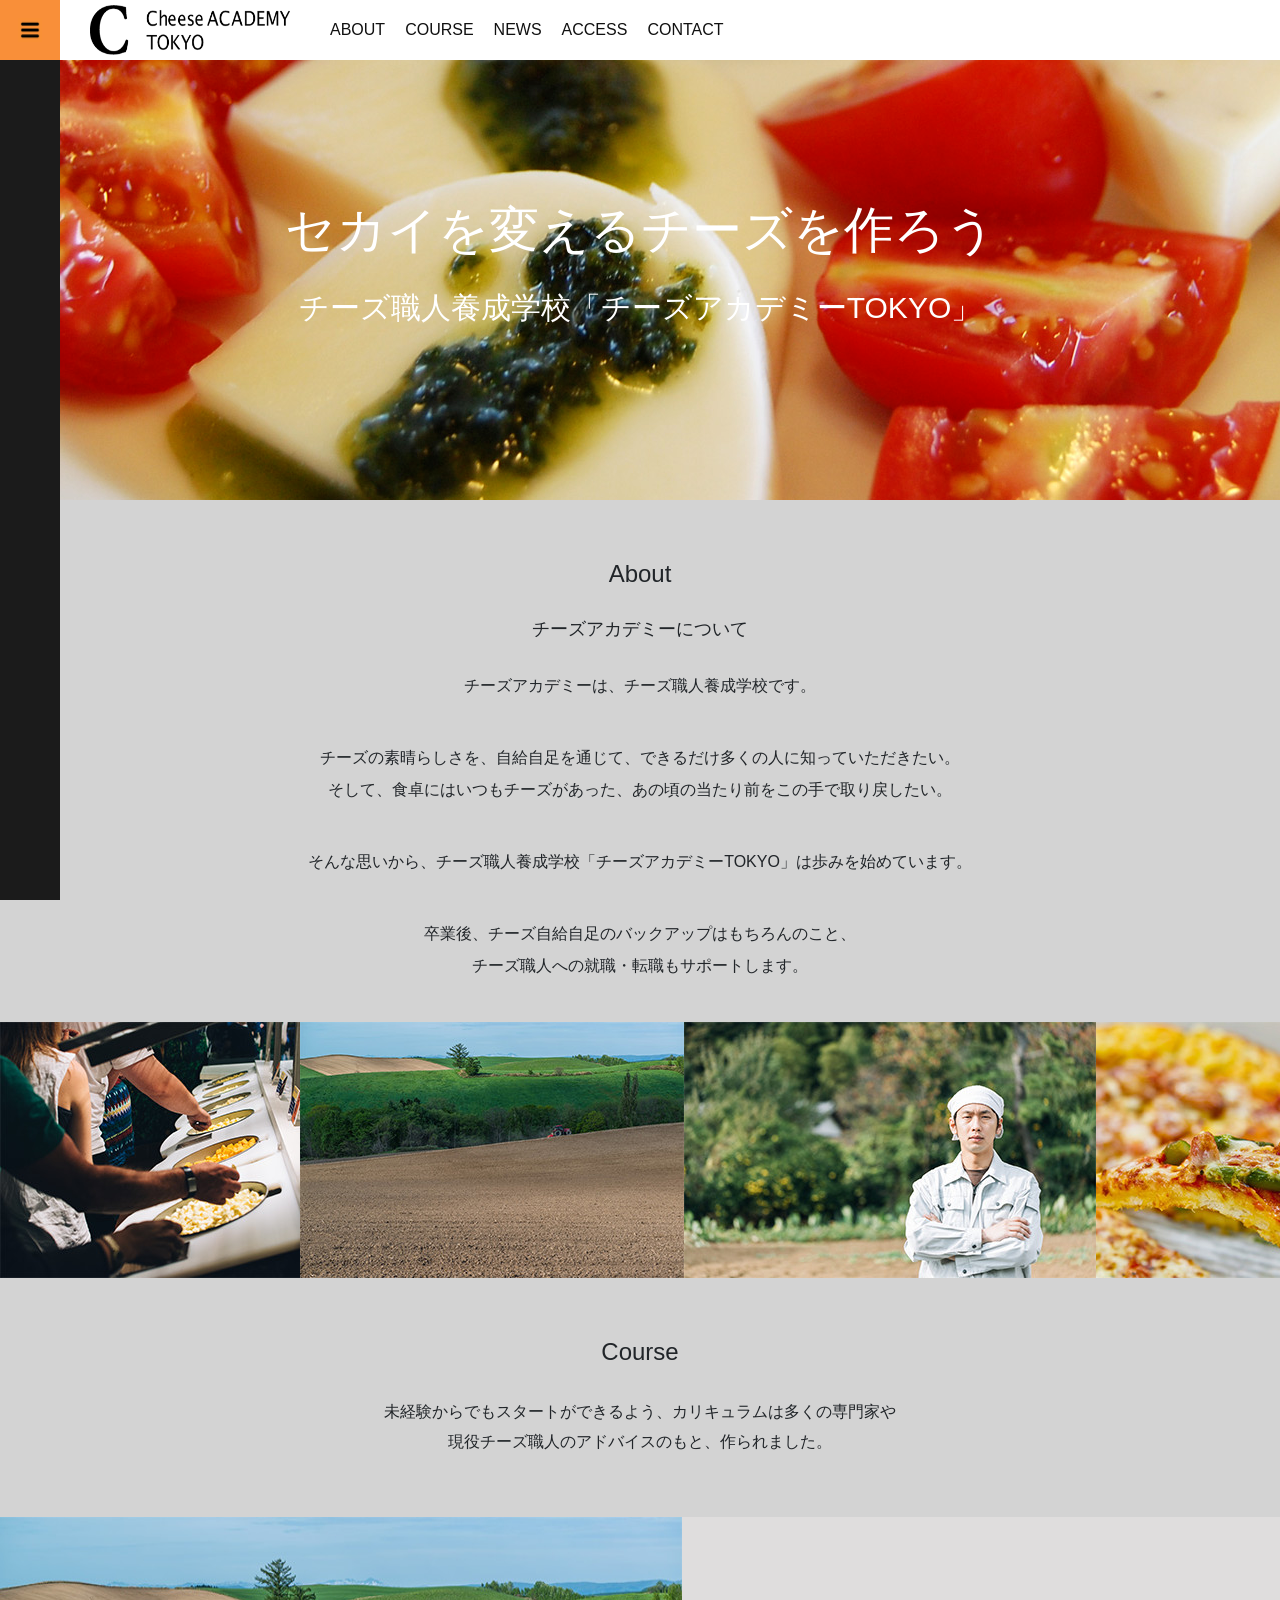
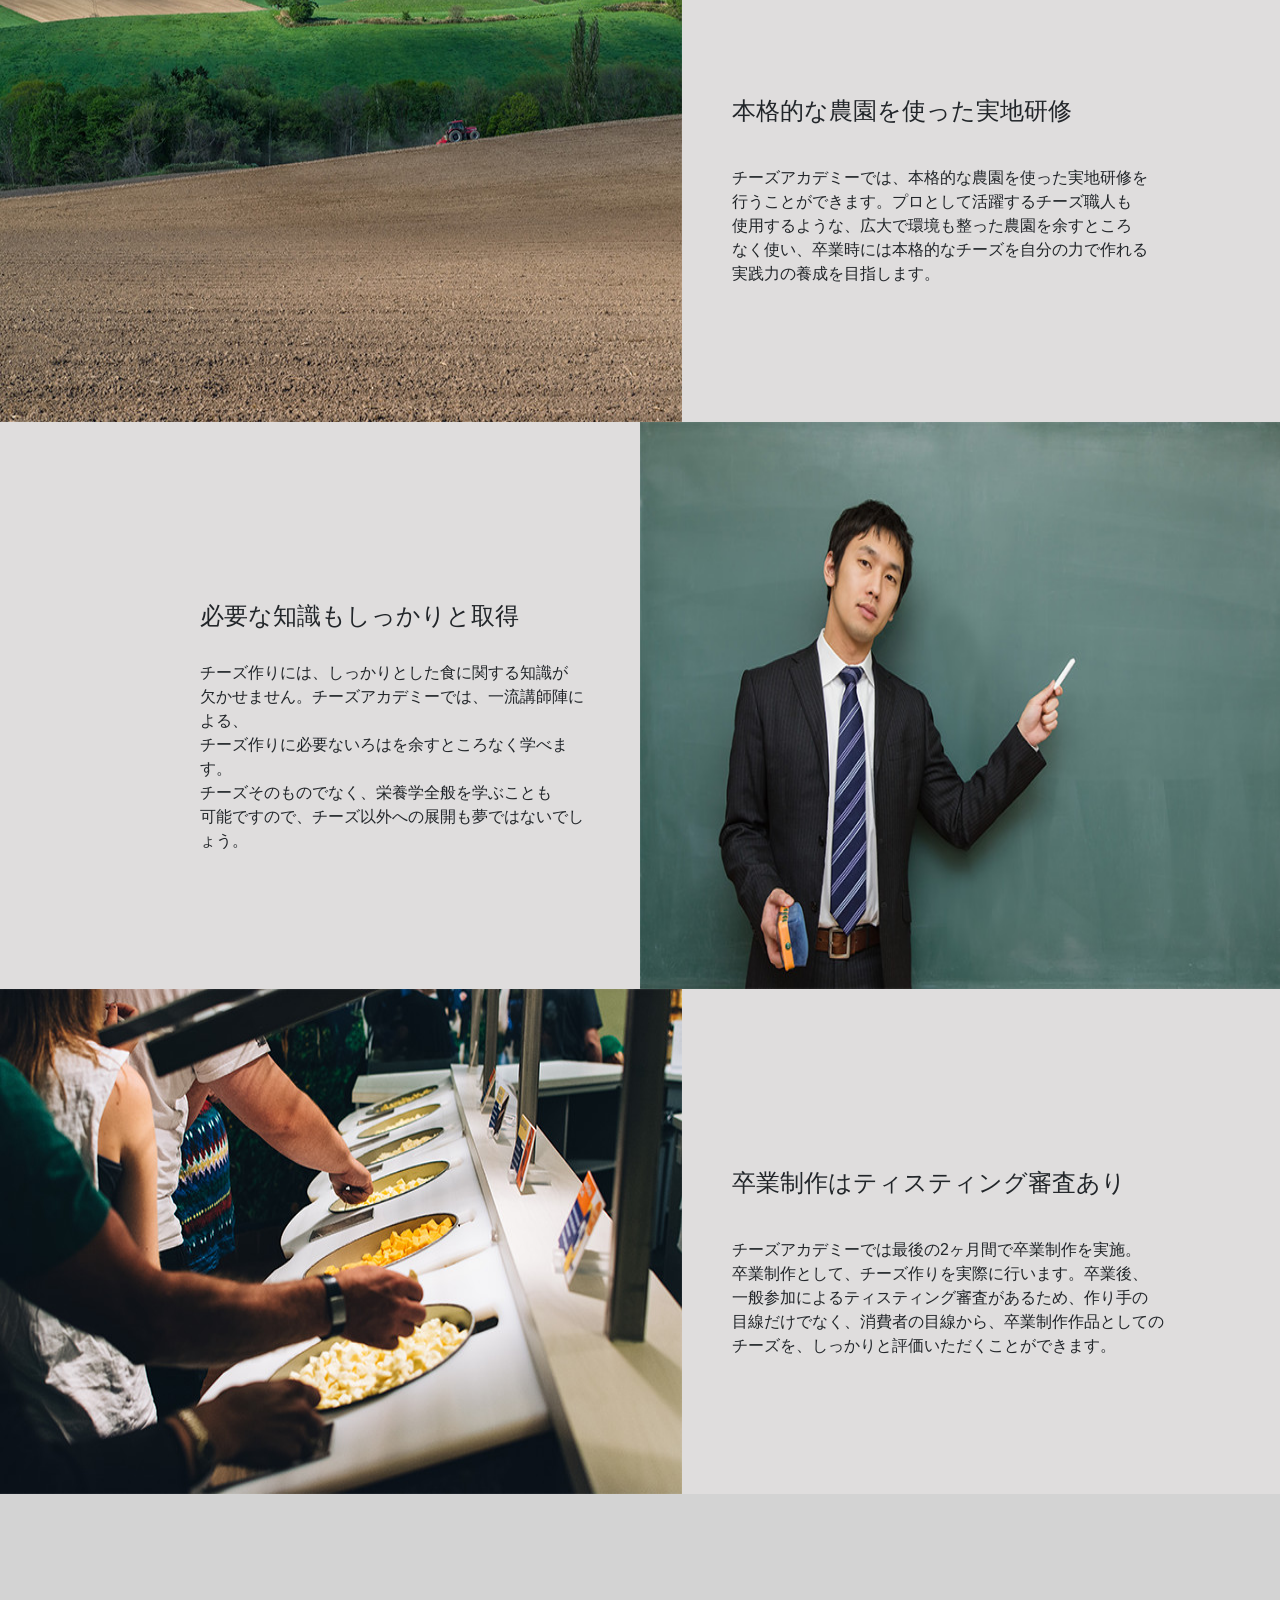
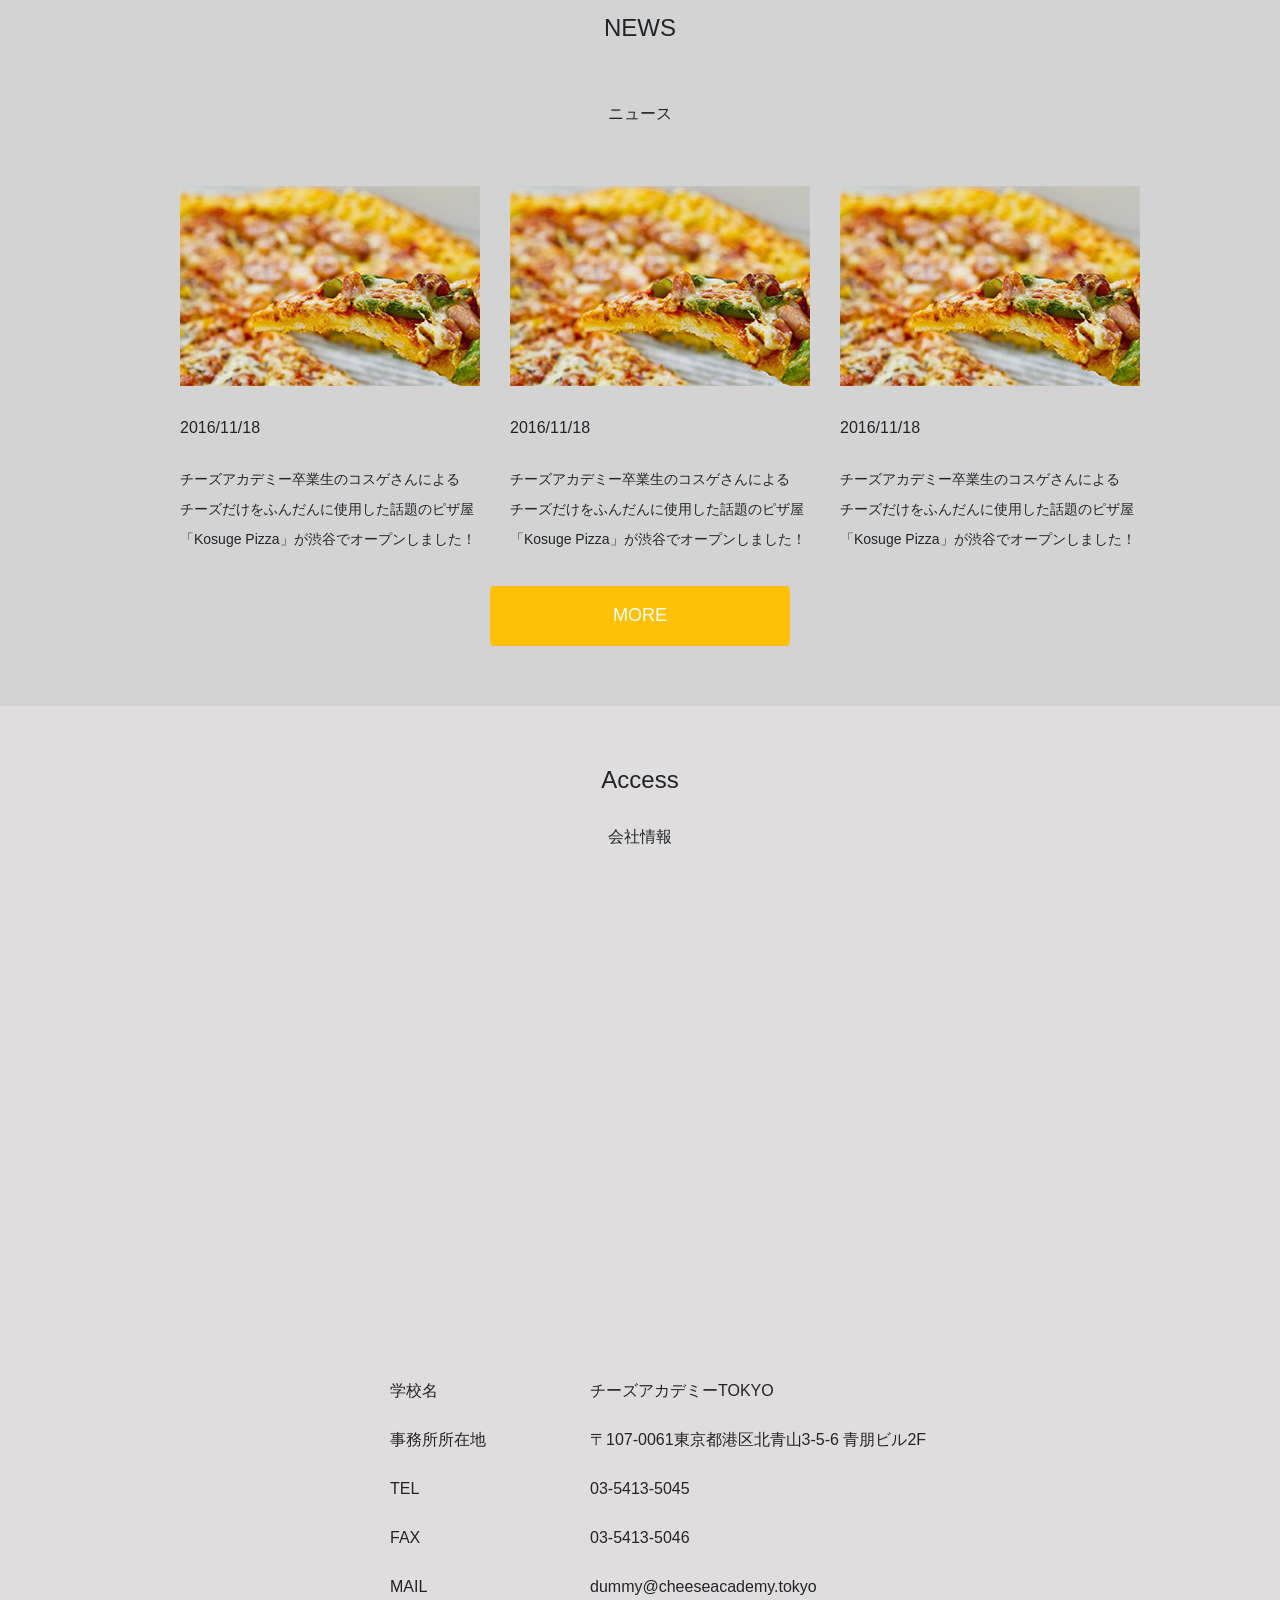
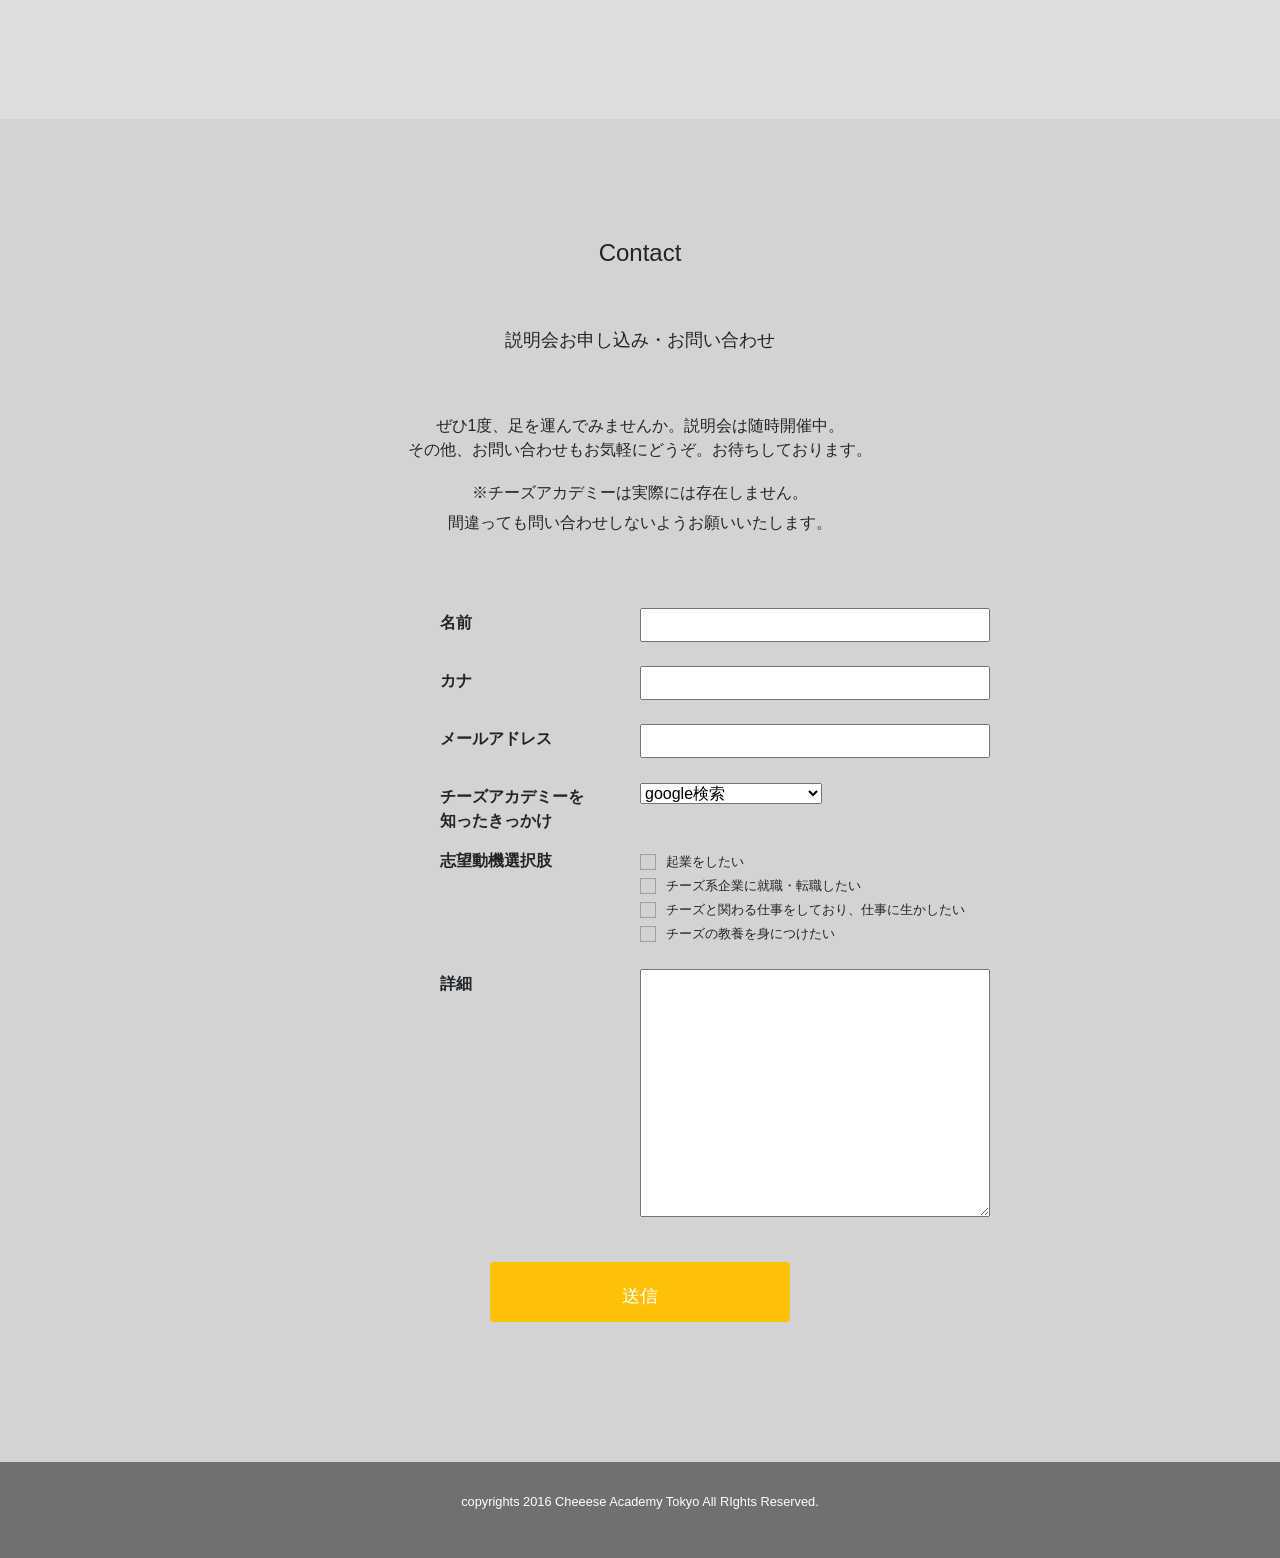
==== commit cb91a317: "eddited gallery" ====
--- a/index.html
+++ b/index.html
@@ -111,7 +111,7 @@
             <ul class="news_arrange">
                 <li>
                     <div>
-                        <img src="kadaiImage/news_img.jpg" alt="pizza">
+                        <a href="#"><img src="kadaiImage/news_img.jpg" alt="pizza" class="news_img"></a>
                     </div>
                     <p class="news_date">2016/11/18</p>
                     <p class="news_description">チーズアカデミー卒業生のコスゲさんによる<br>
@@ -120,7 +120,7 @@
                 </li>
                 <li class="arrange">
                     <div class="news_eyecatch">
-                        <img src="kadaiImage/news_img.jpg" alt="pizza">
+                        <a href="#"><img src="kadaiImage/news_img.jpg" alt="pizza" class="news_img"></a>
                     </div>
                     <p class="news_date">2016/11/18</p>
                     <p class="news_description">チーズアカデミー卒業生のコスゲさんによる<br>
@@ -129,7 +129,7 @@
                 </li>
                 <li>
                     <div>
-                        <img src="kadaiImage/news_img.jpg" alt="pizza">
+                        <a href="#"><img src="kadaiImage/news_img.jpg" alt="pizza" class="news_img"></a>
                     </div>
                     <p class="news_date">2016/11/18</p>
                     <p class="news_description">チーズアカデミー卒業生のコスゲさんによる<br>
--- a/css/style.css
+++ b/css/style.css
@@ -25,15 +25,10 @@
     background-color: #fff;
 }
 
-.btn-toggle-nav{
-
-}
-
 .logo{
     margin: 0 30px;
     padding-top: 5px;
 }
-
 /*******MAIN IMAGE*******/
 
 .main-visual{
@@ -141,6 +136,10 @@
 }
 
 /*  NEWS    */
+.news_img:hover{
+    opacity: 0.5;
+}
+
 .news_title{
     font-size: 24px;
     margin-top: 60px;
